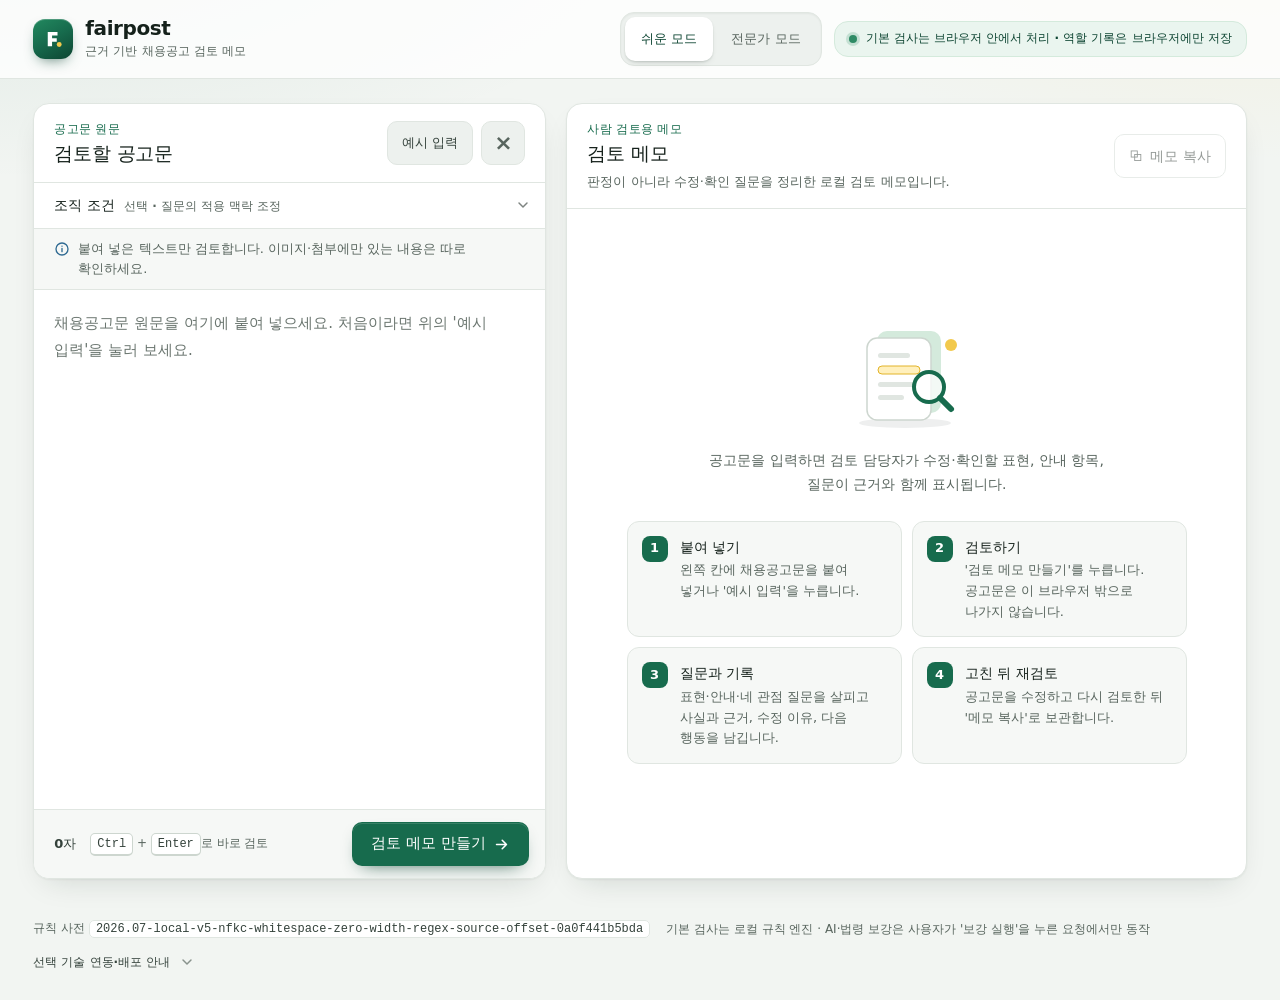
==== web/index.html @ f63ef10b "style: rebuild the reviewer interface on shared design tokens Replace the ad hoc stylesheet values w" ====
<!DOCTYPE html>
<html lang="ko">
  <head>
    <meta charset="utf-8">
    <meta name="viewport" content="width=device-width, initial-scale=1">
    <meta
      http-equiv="Content-Security-Policy"
      content="default-src 'self'; connect-src 'self'; img-src 'self' data:; style-src 'self'; script-src 'self'; object-src 'none'; base-uri 'none'; form-action 'none'"
    >
    <meta name="color-scheme" content="light">
    <meta name="theme-color" content="#f2f5f2">
    <title>fairpost | 채용공고 검토 메모</title>
    <link rel="icon" href="/favicon.svg" type="image/svg+xml">
    <link rel="stylesheet" href="styles.css">
  </head>
  <body id="app-body" data-mode="easy">
    <a class="skip-link" href="#workspace">공고 입력과 검토로 건너뛰기</a>
    <header class="app-header">
      <div class="brand">
        <span class="brand-mark" aria-hidden="true">
          <svg viewBox="0 0 64 64" focusable="false">
            <path d="M18 13h26v9.5H29.5v7.5H42v9.5H29.5V51H18V13Z" fill="currentColor"/>
            <circle cx="48.5" cy="46.5" r="6.5" fill="#f2c94c"/>
          </svg>
        </span>
        <div>
          <h1>fairpost</h1>
          <p>근거 기반 채용공고 검토 메모</p>
        </div>
      </div>
      <div class="header-actions">
        <div class="mode-switch" role="group" aria-label="화면 모드">
          <button id="mode-easy" class="mode-option" type="button" aria-pressed="true">쉬운 모드</button>
          <button id="mode-expert" class="mode-option" type="button" aria-pressed="false">전문가 모드</button>
        </div>
        <div
          id="privacy-status"
          class="privacy"
          role="status"
          title="기본 검사는 브라우저 안에서만 처리됩니다. AI·현행 법령 보강은 '보강 실행'을 누를 때만 공고문을 FairPost 서버로 보냅니다."
        >
          <span class="privacy-dot" aria-hidden="true"></span>
          <span id="privacy-message">기본 검사는 브라우저 안에서 처리 · 역할 기록은 브라우저에만 저장</span>
        </div>

      </div>
    </header>

    <main id="workspace" class="workspace">
      <section id="book-entry" class="book-entry" aria-labelledby="book-entry-title" hidden>
        <p class="book-entry-kicker">책 독자용 바로 시작</p>
        <h2 id="book-entry-title">책 부록에서 오신 분께</h2>
        <p>책 부록에서 ‘채용 공고문 공정성 검토 MCP’ 프로그램으로 소개한 도구입니다. MCP 연결이나 설치 없이 이 화면에서 바로 쓸 수 있습니다. 기본 검사는 이 브라우저 안에서만 실행되고 공고문을 서버로 보내지 않습니다. 점수나 판정 대신 다시 볼 표현, 공고에 더할 안내, 조직이 답할 질문을 보여 줍니다.</p>
        <ol class="book-entry-steps" aria-label="책 독자 사용 순서">
          <li><strong>공고 붙여 넣기</strong> 채용공고문을 붙여 넣거나 '예시 입력'을 누릅니다.</li>
          <li><strong>검토 메모 만들기</strong> 다시 볼 표현, 공고에서 찾지 못한 안내, 조직이 답할 질문을 확인합니다.</li>
          <li><strong>고쳐서 다시 검토</strong> 예시 문장과 줄 고쳐 쓰기로 공고를 직접 고친 뒤 '검토 메모 만들기'를 다시 누릅니다.</li>
        </ol>
      </section>
      <section class="editor-pane" aria-labelledby="editor-title">
        <div class="pane-header">
          <div>
            <p class="eyebrow">공고문 원문</p>
            <h2 id="editor-title">검토할 공고문</h2>
          </div>
          <div class="editor-actions">
            <button id="posting-undo" class="button button-quiet" type="button" aria-label="공고문에 넣거나 반영한 마지막 변경 되돌리기" hidden>
              되돌리기
            </button>
            <button id="sample-button" class="button button-quiet" type="button">
              예시 입력
            </button>
            <button id="clear-button" class="icon-button" type="button" title="입력 지우기" aria-label="입력 지우기">
              ×
            </button>
          </div>
        </div>
        <details class="organization-options">
          <summary>조직 조건 <small>선택 · 질문의 적용 맥락 조정</small></summary>
        <div class="organization-profile" role="group" aria-labelledby="organization-profile-title">
          <div>
            <strong id="organization-profile-title">조직 조건</strong>
            <span>문항별 적용 맥락을 조정하며 판정에는 사용하지 않습니다</span>
          </div>
          <label>
            공공·민간
            <select id="organization-sector">
              <option value="unspecified">선택 안 함</option>
              <option value="public">공공기관</option>
              <option value="private">민간기업</option>
            </select>
          </label>
          <label>
            공공기관 세부유형
            <select id="organization-public-type" disabled>
              <option value="unspecified">지정 유형 선택</option>
              <option value="public_corporation">공기업</option>
              <option value="quasi_government">준정부기관</option>
              <option value="other_public">기타공공기관</option>
              <option value="local_public">지방공기업·지방출자출연기관</option>
              <option value="government_body">국가·지방자치단체</option>
              <option value="other_public_sector">그 밖의 공공부문</option>
            </select>
          </label>
          <label>
            상시근로자 규모
            <select id="organization-size">
              <option value="unspecified">선택 안 함</option>
              <option value="under_30">1~29명</option>
              <option value="30_to_299">30~299명</option>
              <option value="300_plus">300명 이상</option>
            </select>
          </label>
        </div>
        </details>
        <p id="posting-scope-hint" class="input-scope-hint">붙여 넣은 텍스트만 검토합니다. 이미지·첨부에만 있는 내용은 따로 확인하세요.</p>
        <textarea
          id="posting-input"
          spellcheck="false"
          placeholder="채용공고문 원문을 여기에 붙여 넣으세요. 처음이라면 위의 '예시 입력'을 눌러 보세요."
          aria-label="채용공고문 원문"
          aria-describedby="posting-scope-hint posting-input-error"
        ></textarea>
        <p id="posting-input-error" class="field-error" hidden></p>
        <div class="assisted-option advanced-only">
          <div class="assisted-option-row">
            <label class="assist-switch" for="assisted-review-toggle">
              <input
                id="assisted-review-toggle"
                type="checkbox"
                role="switch"
                disabled
                aria-describedby="assisted-review-status assisted-review-disclosure"
              >
              <span>
                <strong>AI·현행 법령 보강</strong>
                <small>선택 기능 · 실행 버튼을 눌러야 전송</small>
              </span>
            </label>
            <div class="assist-option-controls">
              <label class="assist-provider" for="assisted-review-provider">
                <span>AI</span>
                <select id="assisted-review-provider" disabled>
                  <option value="">자동 선택</option>
                </select>
              </label>
              <span id="assisted-review-badge" class="assist-badge">확인 중</span>
            </div>
          </div>
          <p id="assisted-review-status">
            AI·현행 법령 보강을 사용할 수 있는지 확인하고 있습니다. 기본 검사는 브라우저에서만 실행됩니다.
          </p>
          <div id="assisted-review-consent" class="assist-consent" hidden>
            <p id="assisted-review-disclosure" class="assist-disclosure">
              <strong>보강 실행을 누를 때만 전송합니다.</strong>
              <span class="assist-disclosure-item">① 공고문 전문 → 이 FairPost 서버(FairPost는 원문을 저장하지 않음).</span>
              <span class="assist-disclosure-item">② 서버 → 선택한 AI 제공자: 탐지된 표현(이메일·전화번호·주민등록번호 형식은 마스킹, 항목당 최대 1,000자), 규칙 설명·대안 표현, 현행 조문, 관련 NCS 지침, 조직 조건(공공·민간, 세부유형, 규모). 공고문 전문은 AI 제공자에게 보내지 않습니다.</span>
              <span class="assist-disclosure-item">③ 서버 → Korean Law MCP: 법령명과 조문번호만.</span>
              <span class="assist-disclosure-item">탐지 표현이 없거나 현행 조문을 확인하지 못하면 AI를 호출하지 않습니다.</span>
            </p>
            <div class="assist-run-row">
              <button id="assisted-review-run" class="button button-secondary" type="button" disabled aria-describedby="assisted-review-run-hint assisted-review-disclosure">
                보강 실행
              </button>
              <span id="assisted-review-run-hint" class="assist-run-hint">먼저 검토 메모를 만드세요.</span>
            </div>
          </div>
          <p id="assisted-review-live" class="visually-hidden" role="status" aria-live="polite"></p>
        </div>
        <div class="editor-footer">
          <div class="editor-meta">
            <span id="char-count">0자</span>
            <span class="shortcut-hint"><kbd>Ctrl</kbd> + <kbd>Enter</kbd>로 바로 검토</span>
          </div>
          <button id="check-button" class="button button-primary" type="button">
            검토 메모 만들기
          </button>
        </div>
      </section>

      <section class="results-pane" aria-labelledby="results-title">
        <div class="results-toolbar">
          <div>
            <p class="eyebrow">사람 검토용 메모</p>
            <h2 id="results-title" tabindex="-1">검토 메모</h2>
            <p id="results-note" class="results-note">판정이 아니라 수정·확인 질문을 정리한 로컬 검토 메모입니다.</p>
          </div>
          <button id="copy-button" class="button button-secondary" type="button" disabled>
            <span aria-hidden="true">⧉</span>
            메모 복사
          </button>
        </div>

        <div id="empty-state" class="empty-state">
          <div class="empty-symbol" aria-hidden="true">
            <svg viewBox="0 0 136 108" focusable="false">
              <ellipse class="ill-shadow" cx="66" cy="100" rx="46" ry="5"/>
              <rect class="ill-back" x="38" y="8" width="64" height="82" rx="10"/>
              <rect class="ill-paper" x="28" y="15" width="64" height="82" rx="10"/>
              <rect class="ill-line" x="39" y="30" width="32" height="5" rx="2.5"/>
              <rect class="ill-mark" x="39" y="43" width="42" height="8" rx="4"/>
              <rect class="ill-line" x="39" y="59" width="38" height="5" rx="2.5"/>
              <rect class="ill-line" x="39" y="72" width="26" height="5" rx="2.5"/>
              <circle class="ill-lens" cx="90" cy="64" r="15"/>
              <path class="ill-handle" d="m101 75 11 11"/>
              <circle class="ill-dot" cx="112" cy="22" r="6"/>
            </svg>
          </div>
          <p>공고문을 입력하면 검토 담당자가 수정·확인할 표현, 안내 항목, 질문이 근거와 함께 표시됩니다.</p>
          <ol class="easy-steps easy-only" aria-label="사용 순서">
            <li><strong>붙여 넣기</strong> 왼쪽 칸에 채용공고문을 붙여 넣거나 '예시 입력'을 누릅니다.</li>
            <li><strong>검토하기</strong> '검토 메모 만들기'를 누릅니다. 공고문은 이 브라우저 밖으로 나가지 않습니다.</li>
            <li><strong>질문과 기록</strong> 표현·안내·네 관점 질문을 살피고 사실과 근거, 수정 이유, 다음 행동을 남깁니다.</li>
            <li><strong>고친 뒤 재검토</strong> 공고문을 수정하고 다시 검토한 뒤 '메모 복사'로 보관합니다.</li>
          </ol>
        </div>

        <div id="result-content" class="result-content" hidden>
          <details class="review-scope">
            <summary>검토 범위·법령 기준 보기</summary>
            <aside class="disclaimer" id="disclaimer"></aside>
          </details>

          <div class="review-boundary" role="note">
            <strong>개수는 검토할 작업량입니다.</strong>
            점수·등급·합격/불합격 또는 공정성 판정으로 해석하지 않고, 담당자가 원문과 근거를 확인해 수정 여부를 결정합니다.
          </div>
          <p id="placeholder-notice" class="placeholder-notice" role="note" hidden></p>

          <nav id="review-nav" class="review-nav easy-only" aria-label="검토 항목으로 이동"></nav>
          <section id="easy-result" class="easy-result easy-only" aria-label="쉬운 모드 검토 결과"></section>

          <div class="summary-strip" role="group" aria-label="검토 작업 개수">
            <div><strong id="finding-count">0</strong><span>표현 검토 후보</span></div>
            <div><strong id="missing-count">0</strong><span>확인되지 않은 항목</span></div>
            <div><strong id="question-count">0</strong><span>공고별 질문</span></div>
          </div>

          <div class="next-step-strip" role="group" aria-label="검토 순서">
            <span>1. 확인된 표현의 근거와 대체 문구를 검토합니다.</span>
            <span>2. 누락된 항목 카드를 펼쳐 안내 문구를 보완합니다.</span>
            <span>3. 공고별 질문과 공통 체크리스트로 최종 확인합니다.</span>
          </div>

          <div class="review-progress-strip" role="status" aria-live="polite">
            <strong id="answer-progress">담당자 답변 0/0</strong>
            <span>질문별 답변은 현재 분석 세션에만 남고, 새로고침·지우기·예시 입력으로 없어집니다. 답변 수는 절차 검증 완료를 뜻하지 않습니다.</span>
          </div>

          <section class="result-block advanced-only" aria-labelledby="findings-heading">
            <div class="block-heading">
              <span class="block-index">01</span>
              <div>
                <h3 id="findings-heading">표현 검토 후보</h3>
                <p>공고문에서 법령 조항과 함께 살펴볼 표현</p>
              </div>
            </div>
            <div id="findings-list" class="item-list"></div>
          </section>

          <section class="result-block advanced-only" aria-labelledby="slots-heading">
            <div class="block-heading">
              <span class="block-index">02</span>
              <div>
                <h3 id="slots-heading">확인되지 않은 항목</h3>
                <p>공고문에서 관련 안내 표현을 발견하지 못한 항목</p>
              </div>
            </div>
            <div id="slots-list" class="slot-grid"></div>
          </section>

          <section id="assisted-review-panel" class="assisted-review-panel advanced-only" aria-labelledby="assisted-review-heading" hidden>
            <div class="assisted-review-heading-row">
              <div>
                <p class="eyebrow">선택적 보강 검토</p>
                <h3 id="assisted-review-heading">AI·현행 법령 검토 메모</h3>
              </div>
              <span id="assisted-review-result-status" class="assist-badge">대기</span>
            </div>
            <p id="assisted-review-notice" class="assisted-review-notice"></p>
            <pre id="assisted-review-output" class="assisted-review-output" tabindex="0"></pre>
          </section>

          <section class="result-block shared-questions" aria-labelledby="questions-heading">
            <div class="block-heading">
              <span class="block-index">03</span>
              <div>
                <h3 id="questions-heading">네 관점에서 조직이 답할 질문</h3>
                <p>분배·절차·대인·정보를 함께 살핍니다. 공고문만으로 실제 운영을 알 수 없으므로 담당자가 사실과 근거를 확인합니다.</p>
              </div>
            </div>
            <div id="questions-list" class="item-list"></div>
          </section>
          <section id="human-review-panel" class="human-review-panel" aria-labelledby="human-review-heading">
            <h3 id="human-review-heading">검토 근거와 다음 행동 기록</h3>
            <p id="human-review-status" class="record-status" role="status" aria-live="polite">현재 검토에 연결된 자기 기록입니다. 입력만으로 검증 완료를 뜻하지 않습니다.</p>
            <label for="human-review-evidence">확인한 사실·근거</label>
            <textarea id="human-review-evidence" rows="2" maxlength="4000" aria-describedby="human-review-storage" placeholder="예: 직무기술서의 필수 업무와 지원 요건을 대조함 · 근거 문서나 질문 ID"></textarea>
            <label for="human-review-reason">수정 여부와 이유</label>
            <textarea id="human-review-reason" rows="2" maxlength="4000" aria-describedby="human-review-storage" placeholder="예: 연령 조건을 직무 경험 요건으로 바꾸기로 함 · 유지한다면 그 이유"></textarea>
            <label for="human-review-next">남은 확인사항·담당자·다음 행동</label>
            <textarea id="human-review-next" rows="2" maxlength="4000" aria-describedby="human-review-storage" placeholder="예: 인사 담당자가 재검토 통로의 운영 여부를 확인하고 공고에 안내 · 기한"></textarea>
            <p id="human-review-storage" class="record-storage">질문 답변과 이 기록은 이 탭의 메모리에만 보관합니다. 새로고침·지우기·예시 입력으로 없어지므로 '메모 복사'로 별도 보관하세요. 서버·AI·브라우저 저장소에는 자동 전송하거나 저장하지 않습니다. 수정 전 기록은 답변이나 기록이 있는 검토를 최근 최대 10회까지 이 탭에서 보관합니다. 더 오래된 기록은 제거되므로 미리 메모를 복사해 보관하세요. 개인정보는 적지 마세요.</p>
            <details id="previous-review-records" class="previous-review-records" hidden>
              <summary>수정 전 검토 기록 보기 <small>현재 공고에 자동 적용되지 않음</small></summary>
              <div id="previous-review-records-content"></div>
            </details>
            <p class="record-storage">공고를 고친 뒤 '검토 메모 만들기'를 다시 누르고, 현재 결과와 이전 기록을 대조해 답변을 새로 확인하세요.</p>
          </section>
          <section id="comparison-panel" class="comparison-panel" aria-labelledby="comparison-title" hidden>
            <div class="comparison-heading">
              <h3 id="comparison-title">수정 전후 비교</h3>
              <button id="comparison-reset" class="button button-quiet" type="button" disabled>현재 결과를 새 기준으로</button>
            </div>
            <p id="comparison-status" class="comparison-status" role="status" aria-live="polite" aria-atomic="true"></p>
            <div id="comparison-groups" class="comparison-groups"></div>
            <p class="comparison-help">표현·누락 안내·질문을 항목별로 비교합니다. 표시가 사라져도 검토 완료를 뜻하지 않습니다. 비교 기준은 이 탭에서만 유지되며, 지우기·예시 입력·새로고침으로 초기화됩니다.</p>
          </section>
          <section id="improvement-panel" class="improvement-panel" aria-labelledby="improvement-title" hidden>
            <div class="comparison-heading">
              <h3 id="improvement-title">공고문 고친 내용 정리</h3>
              <button id="copy-posting-button" class="button button-secondary" type="button" disabled>고친 공고문 복사</button>
            </div>
            <p id="improvement-status" class="comparison-status"></p>
            <div id="improvement-content" class="improvement-groups"></div>
            <div class="improvement-remaining">
              <h4 id="improvement-remaining-title">남은 확인</h4>
              <ul id="improvement-remaining" aria-labelledby="improvement-remaining-title"></ul>
            </div>
            <p class="comparison-help">비교 기준 공고와 현재 공고를 줄 단위로 비교합니다. 공백만 다른 줄과 빈 줄은 세지 않습니다. 표시가 사라져도 검토 완료를 뜻하지 않으며, 게시 전에 담당자가 원문과 근거를 다시 확인합니다. 이 정리는 이 탭의 메모리에만 있습니다.</p>
          </section>

          <details class="role-review-disclosure">
            <summary>선택: 역할별 검토 기록 <small>이 브라우저 저장소에 보관</small></summary>
          <section id="role-review-panel" class="role-review-panel" aria-labelledby="role-review-heading" hidden>
            <div class="role-review-heading-row">
              <div>
                <p class="eyebrow">다중 역할 검토 큐</p>
                <h3 id="role-review-heading">위원장과 함께 검토하기</h3>
              </div>
              <span id="role-review-status" class="assist-badge">준비 중</span>
            </div>
            <p id="role-review-notice" class="role-review-notice" role="status" aria-live="polite">
              공고 fingerprint와 역할 이벤트만 이 브라우저에 저장합니다. 원문·지원자 정보는 역할 기록에 저장하지 않습니다.
            </p>
            <p class="role-review-boundary">
              역할 기록은 이 브라우저에서 입력한 <strong>자기 기록</strong>입니다. 본인 확인·위원회 승인·결재를 뜻하지 않습니다.
            </p>
            <div class="role-review-controls">
              <label>
                역할
                <select id="role-review-role">
                  <option value="chair">위원장</option>
                  <option value="hr_owner" selected>인사 운영책임자</option>
                  <option value="job_sme">직무전문가</option>
                  <option value="interviewer">면접위원</option>
                  <option value="policy_reviewer">정책검토자</option>
                  <option value="auditor">감사자</option>
                  <option value="candidate_advocate">지원자 대변인</option>
                </select>
              </label>
              <label>
                단계
                <select id="role-review-stage">
                  <option value="analysis">분석</option>
                  <option value="design">설계</option>
                  <option value="development">개발</option>
                  <option value="implementation">운영</option>
                  <option value="evaluation">평가</option>
                </select>
              </label>
              <label>
                행동
                <select id="role-review-action">
                  <option value="note">메모</option>
                  <option value="confirm">확인</option>
                  <option value="edit_requested">수정 요청</option>
                  <option value="escalate">위원장에게 이관</option>
                  <option value="resolve">해결 기록</option>
                </select>
              </label>
            </div>
            <label id="role-review-resolve-label" class="role-review-note-label" for="role-review-resolve-event" hidden>
              해결할 이슈
              <select id="role-review-resolve-event" aria-describedby="role-review-resolve-error">
                <option value="">해결할 수정 요청 또는 이관을 선택하세요.</option>
              </select>
            </label>
            <p id="role-review-resolve-error" class="field-error" hidden></p>
            <label class="role-review-note-label" for="role-review-note">검토 메모</label>
            <textarea id="role-review-note" rows="3" maxlength="4000" aria-describedby="role-review-note-error role-review-help" placeholder="직무관련성, 운영상 위험, 지원자 부담 또는 추가 확인 근거를 기록하세요."></textarea>
            <p id="role-review-note-error" class="field-error" hidden></p>
            <p id="role-review-help" class="role-review-help">공고 원문·지원자 개인정보·연락처(이메일·전화번호·주민등록번호)는 메모에 붙여 넣지 말고 요약과 근거 ID만 남기세요.</p>
            <label class="role-review-note-label" for="role-review-evidence">근거 ID <small>(쉼표로 구분, 선택)</small></label>
            <input id="role-review-evidence" type="text" maxlength="1024" aria-describedby="role-review-evidence-error" placeholder="예: Q-DIST-002, ncs-process">
            <p id="role-review-evidence-error" class="field-error" hidden></p>
            <div class="role-review-actions">
              <button id="role-review-record" class="button button-secondary" type="button">이 역할의 검토 기록</button>
              <button id="role-review-clear" class="button button-quiet" type="button">이 공고의 역할 기록 삭제</button>
              <strong id="role-review-progress">자기 기록 역할 0/7 · 이벤트 0개</strong>
            </div>
            <p id="role-review-missing" class="role-review-missing" aria-live="polite"></p>
            <ol id="role-review-events" class="role-review-events"></ol>
          </section>

          </details>

        </div>
      </section>
    </main>

    <footer class="app-footer">
      <div class="footer-meta">
        <span>규칙 사전 <code id="ruleset-version">불러오는 중</code></span>
        <span>기본 검사는 로컬 규칙 엔진 · AI·법령 보강은 사용자가 '보강 실행'을 누른 요청에서만 동작</span>
      </div>
      <details class="integration-details">
        <summary>선택 기술 연동·배포 안내</summary>
        <p>기본 검토에는 MCP 클라이언트나 AI 키가 필요 없습니다. AI·법령 보강은 전문가 모드에서 전송 범위를 확인하고 실행합니다. 원격 MCP·배포는 별도 선택 기능이며 GitHub 저장소 접근 권한 필요.</p>
        <a
          id="deploy-button"
          class="button button-deploy"
          href="https://vercel.com/new/clone?repository-url=https%3A%2F%2Fgithub.com%2Fkoul777%2Ffairpost-mcp&amp;project-name=fairpost-mcp&amp;repository-name=fairpost-mcp"
          target="_blank"
          rel="noopener noreferrer"
          title="GitHub 저장소 접근 권한이 있는 Vercel 배포 화면 열기"
        >
          Vercel MCP 만들기 <span aria-hidden="true">↗</span>
        </a>
      </details>
    </footer>

    <div id="toast" class="toast" role="status" aria-live="polite"></div>
    <script src="data.js"></script>
    <script src="posting-templates.js"></script>
    <script src="engine.js"></script>
    <script src="app.js"></script>
  </body>
</html>
---- web/styles.css ----
/* fairpost web styles.
   Order: tokens → base → layout → editor → results → review panels →
   modes → responsive → posting improvement. Every information-bearing
   text size stays at 12px or larger. */

:root {
  color-scheme: light;
  color: #15211b;
  background: #f2f5f2;
  font-family:
    Pretendard, "Pretendard Variable", -apple-system, BlinkMacSystemFont,
    "Apple SD Gothic Neo", "Malgun Gothic", "Noto Sans KR", "Segoe UI",
    system-ui, sans-serif;
  font-synthesis: none;
  letter-spacing: 0;
  -webkit-font-smoothing: antialiased;
  -moz-osx-font-smoothing: grayscale;
  -webkit-text-size-adjust: 100%;
  text-size-adjust: 100%;

  --font-mono: ui-monospace, "Cascadia Mono", "D2Coding", Consolas, monospace;

  /* Neutrals: a faint green cast ties the greys to the brand. */
  --ink: #15211b;
  --ink-2: #34423b;
  --muted: #58655e;
  --line: #e0e6e1;
  --line-2: #cdd6cf;
  --line-3: #aebcb3;
  --bg: #f2f5f2;
  --panel: #ffffff;
  --soft: #f6f8f6;
  --soft-2: #edf1ee;

  /* Brand green and the highlighter yellow from the favicon. */
  --green: #176b4d;
  --green-dark: #0f5039;
  --green-ink: #0d4532;
  --green-soft: #eaf5ef;
  --green-soft-2: #d4eadc;
  --green-line: #a8cdb8;
  --yellow: #f2c94c;
  --mark: #fff0bd;
  --mark-line: #e2b42a;
  --mark-ink: #3d3214;

  /* Status hues: amber = not found yet, red = look again, blue = info. */
  --amber: #b26a00;
  --amber-ink: #6f4300;
  --amber-soft: #fff7e8;
  --amber-line: #f0d39f;
  --red: #a5443a;
  --red-ink: #8b2d24;
  --red-soft: #fcefed;
  --red-line: #eec5bf;
  --blue: #2f6a92;
  --blue-ink: #1f4f73;
  --blue-soft: #edf5fa;
  --blue-line: #c2d8e8;
  --violet: #6a4fb0;
  --violet-ink: #4c3787;
  --violet-soft: #f3f0fb;

  --radius-xs: 6px;
  --radius-sm: 8px;
  --radius: 12px;
  --radius-lg: 16px;
  --radius-pill: 999px;

  --shadow-xs: 0 1px 2px rgba(17, 38, 28, 0.05);
  --shadow-sm: 0 1px 2px rgba(17, 38, 28, 0.06), 0 3px 8px -4px rgba(17, 38, 28, 0.1);
  --shadow: 0 1px 2px rgba(17, 38, 28, 0.05), 0 12px 32px -14px rgba(17, 38, 28, 0.18);
  --shadow-lg: 0 22px 48px -18px rgba(17, 38, 28, 0.38);
  --ease: cubic-bezier(0.2, 0.7, 0.2, 1);

  --gutter: clamp(16px, 2.6vw, 40px);
  --pane-pad: 20px;

  /* Icons are masks, so they take the text colour of their element. */
  --icon-chevron: url("data:image/svg+xml,%3Csvg xmlns='http://www.w3.org/2000/svg' viewBox='0 0 24 24' fill='none' stroke='%23000' stroke-width='2.2' stroke-linecap='round' stroke-linejoin='round'%3E%3Cpath d='m6 9 6 6 6-6'/%3E%3C/svg%3E");
  --icon-arrow: url("data:image/svg+xml,%3Csvg xmlns='http://www.w3.org/2000/svg' viewBox='0 0 24 24' fill='none' stroke='%23000' stroke-width='2.2' stroke-linecap='round' stroke-linejoin='round'%3E%3Cpath d='M5 12h14M13 6l6 6-6 6'/%3E%3C/svg%3E");
  --icon-info: url("data:image/svg+xml,%3Csvg xmlns='http://www.w3.org/2000/svg' viewBox='0 0 24 24' fill='none' stroke='%23000' stroke-width='2' stroke-linecap='round' stroke-linejoin='round'%3E%3Ccircle cx='12' cy='12' r='9'/%3E%3Cpath d='M12 11v5M12 7.6v.2'/%3E%3C/svg%3E");
  --icon-alert: url("data:image/svg+xml,%3Csvg xmlns='http://www.w3.org/2000/svg' viewBox='0 0 24 24' fill='none' stroke='%23000' stroke-width='2' stroke-linecap='round' stroke-linejoin='round'%3E%3Cpath d='M10.3 4.2 2.6 17.6A2 2 0 0 0 4.3 20.6h15.4a2 2 0 0 0 1.7-3L13.7 4.2a2 2 0 0 0-3.4 0Z'/%3E%3Cpath d='M12 9.5v4M12 17v.2'/%3E%3C/svg%3E");
  --icon-bulb: url("data:image/svg+xml,%3Csvg xmlns='http://www.w3.org/2000/svg' viewBox='0 0 24 24' fill='none' stroke='%23000' stroke-width='2' stroke-linecap='round' stroke-linejoin='round'%3E%3Cpath d='M9 18h6M10 21h4M12 3a6 6 0 0 0-3.6 10.8c.7.6 1.1 1.3 1.1 2.2h5c0-.9.4-1.6 1.1-2.2A6 6 0 0 0 12 3Z'/%3E%3C/svg%3E");
  --icon-refresh: url("data:image/svg+xml,%3Csvg xmlns='http://www.w3.org/2000/svg' viewBox='0 0 24 24' fill='none' stroke='%23000' stroke-width='2' stroke-linecap='round' stroke-linejoin='round'%3E%3Cpath d='M20 12a8 8 0 1 1-2.4-5.7L20 8.6'/%3E%3Cpath d='M20 3.5v5.1h-5.1'/%3E%3C/svg%3E");
  --icon-check: url("data:image/svg+xml,%3Csvg xmlns='http://www.w3.org/2000/svg' viewBox='0 0 24 24' fill='none' stroke='%23000' stroke-width='2.4' stroke-linecap='round' stroke-linejoin='round'%3E%3Cpath d='m5 12.5 4.5 4.5L19 7.5'/%3E%3C/svg%3E");
  --icon-select: url("data:image/svg+xml,%3Csvg xmlns='http://www.w3.org/2000/svg' viewBox='0 0 24 24' fill='none' stroke='%2358655e' stroke-width='2.2' stroke-linecap='round' stroke-linejoin='round'%3E%3Cpath d='m6 9 6 6 6-6'/%3E%3C/svg%3E");
}

/* ---------- Base ---------- */

* {
  box-sizing: border-box;
}

[hidden] {
  display: none !important;
}

html,
body {
  width: 100%;
  max-width: 100%;
  overflow-x: hidden;
}

/* overflow-x: hidden makes <body> a scroll container, which silently turns
   off position: sticky for the editor and the section nav. clip keeps the
   no-horizontal-scroll guarantee without creating that container. */
body {
  overflow-x: clip;
}

body {
  margin: 0;
  min-width: 320px;
  min-height: 100vh;
  background:
    radial-gradient(1100px 420px at 0% -8%, rgba(23, 107, 77, 0.09), transparent 62%),
    radial-gradient(900px 380px at 100% -6%, rgba(242, 201, 76, 0.12), transparent 58%),
    var(--bg);
  background-repeat: no-repeat;
  color: var(--ink);
  line-height: 1.6;
  /* Korean wraps at word (eojeol) boundaries; long tokens still break. */
  word-break: keep-all;
  overflow-wrap: break-word;
}

@media (prefers-reduced-motion: no-preference) {
  html {
    scroll-behavior: smooth;
  }
}

button,
input,
select,
textarea {
  font: inherit;
  letter-spacing: 0;
}

button {
  cursor: pointer;
}

a {
  color: var(--blue-ink);
  text-underline-offset: 3px;
  text-decoration-thickness: 1px;
}

a:hover {
  color: var(--green-ink);
}

code,
kbd {
  font-family: var(--font-mono);
}

::selection {
  background: rgba(242, 201, 76, 0.5);
}

/* Solid focus ring: #1d5c80 is about 7:1 against the white and pale panels. */
button:focus-visible,
select:focus-visible,
input:focus-visible,
textarea:focus-visible,
summary:focus-visible,
pre:focus-visible,
a:focus-visible,
.question-item:focus-visible,
#results-title:focus-visible {
  outline: 3px solid #1d5c80;
  outline-offset: 2px;
}

/* The editor pane clips overflow, so draw the ring inside the textarea. */
#posting-input:focus-visible {
  outline-offset: -3px;
}

[aria-invalid="true"] {
  border-color: #b3443a !important;
  box-shadow: 0 0 0 1px #b3443a;
}

#posting-input[aria-invalid="true"] {
  box-shadow: inset 0 0 0 2px #b3443a;
}

.visually-hidden {
  position: absolute;
  width: 1px;
  height: 1px;
  margin: -1px;
  padding: 0;
  overflow: hidden;
  clip: rect(0 0 0 0);
  white-space: nowrap;
  border: 0;
}

.skip-link {
  position: absolute;
  z-index: 50;
  top: 10px;
  left: 10px;
  padding: 10px 16px;
  border-radius: var(--radius-sm);
  background: var(--ink);
  color: #ffffff;
  font-weight: 700;
  text-decoration: none;
  transform: translateY(-200%);
}

.skip-link:focus {
  transform: translateY(0);
  color: #ffffff;
}

/* Disclosure widgets share one chevron instead of the browser triangle. */
details > summary {
  position: relative;
  list-style: none;
  cursor: pointer;
}

details > summary::-webkit-details-marker {
  display: none;
}

details > summary::after {
  content: "";
  position: absolute;
  top: 50%;
  right: 14px;
  width: 16px;
  height: 16px;
  margin-top: -8px;
  background: currentColor;
  opacity: 0.55;
  -webkit-mask: var(--icon-chevron) center / 16px 16px no-repeat;
  mask: var(--icon-chevron) center / 16px 16px no-repeat;
  transition: transform 180ms var(--ease), opacity 120ms ease;
}

details > summary:hover::after {
  opacity: 0.9;
}

details[open] > summary::after {
  transform: rotate(180deg);
}

/* Leaves room for the chevron on every summary inside the app. */
.workspace details > summary {
  padding-right: 42px;
}

/* ---------- Header ---------- */

.app-header {
  min-height: 68px;
  padding: 12px var(--gutter);
  display: flex;
  align-items: center;
  justify-content: space-between;
  gap: 20px;
  border-bottom: 1px solid var(--line);
  background: rgba(255, 255, 255, 0.8);
}

.brand {
  flex: 0 0 auto;
  display: flex;
  align-items: center;
  gap: 12px;
}

.brand-mark {
  width: 40px;
  height: 40px;
  display: grid;
  place-items: center;
  border-radius: 12px;
  background: linear-gradient(150deg, #22895f 0%, #176b4d 48%, #0d4532 100%);
  color: #ffffff;
  box-shadow:
    inset 0 1px 0 rgba(255, 255, 255, 0.22),
    0 6px 14px -6px rgba(13, 69, 50, 0.7);
}

.brand-mark svg {
  display: block;
  width: 24px;
  height: 24px;
}

.brand h1,
.brand p,
.pane-header h2,
.results-toolbar h2,
.block-heading h3,
.block-heading p,
.eyebrow,
.empty-state p {
  margin: 0;
}

.brand h1 {
  font-size: 20px;
  font-weight: 800;
  line-height: 1.1;
  letter-spacing: -0.02em;
}

.brand p {
  margin-top: 3px;
  color: var(--muted);
  font-size: 12px;
  font-weight: 600;
}

.header-actions {
  min-width: 0;
  display: flex;
  align-items: center;
  justify-content: flex-end;
  gap: 12px;
}

.mode-switch {
  flex: 0 0 auto;
  display: inline-flex;
  gap: 2px;
  padding: 4px;
  border: 1px solid var(--line);
  border-radius: 14px;
  background: var(--soft-2);
  box-shadow: inset 0 1px 2px rgba(17, 38, 28, 0.05);
}

.mode-option {
  padding: 6px 16px;
  border: 0;
  border-radius: 10px;
  background: transparent;
  color: var(--muted);
  font-size: 13px;
  font-weight: 700;
  transition:
    background-color 150ms ease,
    color 150ms ease,
    box-shadow 150ms ease;
}

.mode-option:hover {
  color: var(--ink);
}

.mode-option[aria-pressed="true"] {
  background: var(--panel);
  color: var(--green-ink);
  box-shadow:
    0 1px 2px rgba(17, 38, 28, 0.12),
    0 4px 10px -6px rgba(17, 38, 28, 0.3);
}

.privacy {
  min-width: 0;
  display: flex;
  align-items: center;
  gap: 9px;
  padding: 8px 14px;
  border: 1px solid var(--green-soft-2);
  border-radius: 14px;
  background: var(--green-soft);
  color: var(--green-ink);
  font-size: 12px;
  font-weight: 700;
  line-height: 1.45;
  overflow-wrap: anywhere;
}

.privacy-dot {
  flex: 0 0 auto;
  width: 8px;
  height: 8px;
  border-radius: 50%;
  background: #2e8b65;
  box-shadow: 0 0 0 3px rgba(46, 139, 101, 0.2);
}

/* ---------- Layout ---------- */

.workspace {
  width: min(1560px, 100%);
  max-width: 100%;
  margin: 0 auto;
  padding: 24px var(--gutter) 32px;
  display: grid;
  grid-template-columns: minmax(340px, 0.86fr) minmax(520px, 1.14fr);
  /* Keep the editor at its own height so the check and "보강 실행" buttons
     stay near the top instead of moving below a long result pane. */
  align-items: start;
  gap: 20px;
}

.editor-pane,
.results-pane {
  width: 100%;
  max-width: 100%;
  min-width: 0;
  background: var(--panel);
  border: 1px solid var(--line);
  border-radius: var(--radius-lg);
  box-shadow: var(--shadow);
}

.editor-pane {
  display: flex;
  flex-direction: column;
  overflow: hidden;
}

.editor-pane > * {
  min-width: 0;
}

.results-pane {
  min-height: 620px;
  display: flex;
  flex-direction: column;
  /* clip (not hidden) keeps the rounded corners without breaking the
     sticky section nav inside the results. */
  overflow: hidden;
  overflow: clip;
}

.pane-header,
.results-toolbar {
  min-height: 74px;
  padding: 16px var(--pane-pad);
  display: flex;
  align-items: center;
  justify-content: space-between;
  gap: 16px;
  border-bottom: 1px solid var(--line);
}

.eyebrow {
  margin-bottom: 3px;
  color: var(--green);
  font-size: 12px;
  font-weight: 800;
  letter-spacing: 0.02em;
}

.pane-header h2,
.results-toolbar h2 {
  font-size: 19px;
  font-weight: 800;
  line-height: 1.25;
  letter-spacing: -0.015em;
}

.results-note {
  margin: 6px 0 0;
  max-width: 460px;
  color: var(--muted);
  font-size: 13px;
  line-height: 1.55;
}

#results-title {
  scroll-margin-top: 16px;
  border-radius: 4px;
}

/* ---------- Buttons ---------- */

.button,
.icon-button {
  min-height: 40px;
  border: 1px solid transparent;
  border-radius: 10px;
  font-weight: 700;
  transition:
    background-color 150ms ease,
    border-color 150ms ease,
    color 150ms ease,
    box-shadow 150ms ease,
    transform 150ms var(--ease);
}

.button {
  padding: 8px 14px;
  display: inline-flex;
  align-items: center;
  justify-content: center;
  gap: 7px;
  font-size: 14px;
  line-height: 1.3;
  white-space: nowrap;
}

.button:active:not(:disabled):not([aria-disabled="true"]),
.icon-button:active {
  transform: translateY(1px);
}

.icon-button {
  width: 40px;
  padding: 0;
  background: var(--soft-2);
  border-color: var(--line);
  color: var(--muted);
  font-size: 22px;
  line-height: 1;
}

.icon-button:hover {
  border-color: var(--red-line);
  background: var(--red-soft);
  color: var(--red-ink);
}

.button-primary {
  min-width: 140px;
  padding: 10px 18px;
  background: var(--green);
  color: #ffffff;
  font-size: 15px;
  box-shadow:
    inset 0 1px 0 rgba(255, 255, 255, 0.14),
    0 8px 18px -10px rgba(13, 69, 50, 0.85);
}

.button-primary:hover {
  background: var(--green-dark);
}

#check-button::after {
  content: "";
  flex: 0 0 auto;
  width: 17px;
  height: 17px;
  background: currentColor;
  -webkit-mask: var(--icon-arrow) center / contain no-repeat;
  mask: var(--icon-arrow) center / contain no-repeat;
  transition: transform 150ms var(--ease);
}

#check-button:hover::after {
  transform: translateX(2px);
}

.button-secondary {
  background: var(--panel);
  border-color: var(--line-2);
  color: var(--ink);
  box-shadow: var(--shadow-xs);
}

.button-secondary:hover:not(:disabled) {
  border-color: var(--green-line);
  background: var(--green-soft);
  color: var(--green-ink);
}

.button-secondary:disabled {
  cursor: default;
  opacity: 0.45;
  box-shadow: none;
}

.button-quiet {
  background: var(--soft-2);
  border-color: var(--line);
  color: var(--ink-2);
  font-size: 13px;
}

.button-quiet:hover:not(:disabled):not([aria-disabled="true"]) {
  border-color: var(--line-2);
  background: #e4eae6;
  color: var(--ink);
}

.button-quiet:disabled {
  opacity: 0.5;
}

.button-deploy {
  display: inline-flex;
  align-items: center;
  justify-content: center;
  gap: 7px;
  border-color: var(--ink);
  background: var(--ink);
  color: #ffffff;
  font-size: 13px;
  text-decoration: none;
}

.button-deploy:hover {
  background: #2d3a33;
  color: #ffffff;
}

.button:disabled {
  cursor: not-allowed;
}

/* ---------- Editor ---------- */

.editor-actions {
  display: flex;
  align-items: center;
  gap: 8px;
}

.organization-options {
  border-bottom: 1px solid var(--line);
}

.organization-options > summary,
.review-scope > summary,
.role-review-disclosure > summary,
.integration-details > summary,
.easy-source-detail > summary,
.easy-guidance-detail > summary,
.question-context-detail > summary {
  min-height: 44px;
  padding: 12px 16px;
  color: var(--ink);
  font-size: 14px;
  font-weight: 700;
  line-height: 1.5;
}

.organization-options > summary {
  padding-left: var(--pane-pad);
}

.organization-options > summary small,
.role-review-disclosure > summary small {
  margin-left: 4px;
  color: var(--muted);
  font-size: 12px;
  font-weight: 600;
}

.organization-options > summary:hover,
.role-review-disclosure > summary:hover {
  background: var(--soft);
}

.organization-profile {
  display: grid;
  grid-template-columns: repeat(3, minmax(0, 1fr));
  align-items: end;
  gap: 10px 12px;
  padding: 4px 16px 16px var(--pane-pad);
  background: var(--panel);
}

.organization-profile > div {
  min-width: 0;
  grid-column: 1 / -1;
  display: flex;
  align-items: baseline;
  flex-wrap: wrap;
  gap: 3px 8px;
}

.organization-profile > div strong,
.organization-profile > div span,
.organization-profile label {
  display: block;
}

.organization-profile > div strong {
  color: var(--ink);
  font-size: 12px;
}

.organization-profile > div span {
  margin-top: 0;
  color: var(--muted);
  font-size: 12px;
  line-height: 1.4;
}

.organization-profile label {
  min-width: 0;
  color: var(--ink-2);
  font-size: 12px;
  font-weight: 700;
}

/* Shared select look: flat field with the chevron drawn in. */
.organization-profile select,
.assist-provider select,
.role-review-panel select {
  -webkit-appearance: none;
  appearance: none;
  background: var(--panel) var(--icon-select) no-repeat right 10px center / 14px 14px;
}

.organization-profile select {
  width: 100%;
  min-width: 0;
  max-width: 100%;
  margin-top: 5px;
  padding: 0 30px 0 11px;
  border: 1px solid var(--line-2);
  border-radius: 10px;
  color: var(--ink);
  font-size: 13px;
  transition: border-color 150ms ease;
}

.organization-profile select:hover:not(:disabled),
.assist-provider select:hover:not(:disabled),
.role-review-panel select:hover {
  border-color: var(--line-3);
}

.organization-profile select:disabled {
  background-color: var(--soft-2);
  color: #7f8a84;
  cursor: not-allowed;
}

.input-scope-hint {
  position: relative;
  margin: 0;
  padding: 10px var(--pane-pad) 10px 44px;
  border-bottom: 1px solid var(--line);
  background: var(--soft);
  color: var(--muted);
  font-size: 13px;
  line-height: 1.55;
}

.input-scope-hint::before {
  content: "";
  position: absolute;
  top: 12px;
  left: var(--pane-pad);
  width: 16px;
  height: 16px;
  background: var(--blue);
  -webkit-mask: var(--icon-info) center / contain no-repeat;
  mask: var(--icon-info) center / contain no-repeat;
}

#posting-input {
  flex: 1 1 auto;
  width: 100%;
  min-height: 440px;
  resize: none;
  padding: 20px var(--pane-pad);
  border: 0;
  background: var(--panel);
  color: var(--ink);
  font-family: inherit;
  font-size: 15px;
  line-height: 1.8;
}

#posting-input::placeholder {
  color: #6b7670;
}

.field-error {
  margin: 6px 0 0;
  color: var(--red-ink);
  font-size: 12px;
  font-weight: 700;
  line-height: 1.5;
}

#posting-input-error {
  position: relative;
  margin: 0;
  padding: 10px var(--pane-pad) 10px 44px;
  border-top: 1px solid var(--red-line);
  background: var(--red-soft);
  font-size: 13px;
}

#posting-input-error::before {
  content: "";
  position: absolute;
  top: 12px;
  left: var(--pane-pad);
  width: 16px;
  height: 16px;
  background: currentColor;
  -webkit-mask: var(--icon-alert) center / contain no-repeat;
  mask: var(--icon-alert) center / contain no-repeat;
}

.editor-footer {
  min-height: 68px;
  padding: 12px 16px 12px var(--pane-pad);
  display: flex;
  align-items: center;
  justify-content: space-between;
  gap: 12px;
  border-top: 1px solid var(--line);
  background: var(--soft);
  color: var(--muted);
  font-size: 13px;
}

.editor-meta {
  min-width: 0;
  display: flex;
  align-items: center;
  flex-wrap: wrap;
  gap: 4px 14px;
}

#char-count {
  font-variant-numeric: tabular-nums;
  font-weight: 700;
  color: var(--ink-2);
}

.shortcut-hint {
  color: var(--muted);
  font-size: 12px;
}

.shortcut-hint kbd {
  display: inline-block;
  min-width: 22px;
  padding: 1px 6px;
  border: 1px solid var(--line-2);
  border-bottom-width: 2px;
  border-radius: 5px;
  background: var(--panel);
  color: var(--ink-2);
  font-size: 12px;
  line-height: 1.5;
  text-align: center;
}

/* AI·현행 법령 보강 (expert mode only). */
.assisted-option {
  padding: 14px 16px 14px var(--pane-pad);
  border-top: 1px solid var(--line);
  background: linear-gradient(180deg, #f5faf7, var(--soft));
}

.assisted-option-row,
.assist-switch,
.assist-option-controls,
.assist-provider,
.assisted-review-heading-row {
  display: flex;
  align-items: center;
}

.assisted-option-row,
.assisted-review-heading-row {
  justify-content: space-between;
  gap: 14px;
}

.assist-switch {
  gap: 10px;
  cursor: pointer;
}

.assist-option-controls,
.assist-provider {
  gap: 8px;
}

.assist-provider span {
  color: var(--muted);
  font-size: 12px;
  font-weight: 800;
}

.assist-provider select {
  max-width: 160px;
  min-height: 36px;
  padding: 4px 30px 4px 10px;
  border: 1px solid var(--line-2);
  border-radius: 10px;
  color: var(--ink);
  font-size: 13px;
}

.assist-provider select:disabled {
  color: var(--muted);
  background-color: var(--soft-2);
}

/* A real switch track for the role="switch" checkbox. */
.assist-switch input {
  -webkit-appearance: none;
  appearance: none;
  position: relative;
  flex: 0 0 auto;
  width: 40px;
  height: 24px;
  margin: 0;
  border-radius: var(--radius-pill);
  background: var(--line-3);
  cursor: pointer;
  transition: background-color 180ms ease;
}

.assist-switch input::before {
  content: "";
  position: absolute;
  top: 3px;
  left: 3px;
  width: 18px;
  height: 18px;
  border-radius: 50%;
  background: #ffffff;
  box-shadow: 0 1px 3px rgba(17, 38, 28, 0.3);
  transition: transform 180ms var(--ease);
}

.assist-switch input:checked {
  background: var(--green);
}

.assist-switch input:checked::before {
  transform: translateX(16px);
}

.assist-switch input:disabled {
  cursor: not-allowed;
  opacity: 0.5;
}

.assist-switch span,
.assist-switch strong,
.assist-switch small {
  display: block;
}

.assist-switch strong {
  color: var(--ink);
  font-size: 13px;
}

.assist-switch small {
  margin-top: 1px;
  color: var(--muted);
  font-size: 12px;
}

.assist-badge {
  flex: 0 0 auto;
  display: inline-flex;
  align-items: center;
  gap: 6px;
  padding: 3px 10px;
  border: 1px solid var(--line-2);
  border-radius: var(--radius-pill);
  background: var(--panel);
  color: var(--muted);
  font-size: 12px;
  font-weight: 800;
  white-space: nowrap;
}

.assist-badge::before {
  content: "";
  width: 6px;
  height: 6px;
  border-radius: 50%;
  background: currentColor;
  opacity: 0.6;
}

.assist-badge.active {
  border-color: var(--green-line);
  background: var(--green-soft);
  color: #20553a;
}

.assist-badge.error {
  border-color: var(--red-line);
  background: var(--red-soft);
  color: var(--red-ink);
}

#assisted-review-status {
  margin: 8px 0 0 50px;
  color: var(--muted);
  font-size: 12px;
  line-height: 1.55;
}

.assist-consent {
  margin: 10px 0 0 50px;
  padding: 12px 14px;
  border: 1px solid var(--line-2);
  border-radius: var(--radius);
  background: var(--panel);
  box-shadow: var(--shadow-xs);
}

.assist-disclosure {
  margin: 0;
  color: var(--ink-2);
  font-size: 12px;
  line-height: 1.65;
}

.assist-disclosure strong {
  display: block;
  margin-bottom: 2px;
  color: var(--ink);
  font-size: 13px;
}

.assist-disclosure-item {
  display: block;
  margin-top: 4px;
}

.assist-run-row {
  margin-top: 10px;
  display: flex;
  flex-wrap: wrap;
  align-items: center;
  gap: 8px 12px;
}

.assist-run-hint {
  color: var(--muted);
  font-size: 12px;
  line-height: 1.5;
}

/* ---------- Results: empty state ---------- */

.empty-state {
  flex: 1 1 auto;
  min-height: 540px;
  display: grid;
  place-content: center;
  justify-items: center;
  gap: 18px;
  padding: 40px 28px;
  color: var(--muted);
  text-align: center;
}

.empty-symbol {
  width: 136px;
  height: 108px;
}

.empty-symbol svg {
  display: block;
  width: 100%;
  height: 100%;
}

.ill-shadow { fill: rgba(17, 38, 28, 0.07); }
.ill-back { fill: var(--green-soft-2); }
.ill-paper { fill: #ffffff; stroke: var(--line-2); stroke-width: 1.5; }
.ill-line { fill: var(--line); }
.ill-mark { fill: var(--mark); stroke: var(--mark-line); stroke-width: 1; }
.ill-lens { fill: rgba(255, 255, 255, 0.72); stroke: var(--green); stroke-width: 4; }
.ill-handle { fill: none; stroke: var(--green); stroke-width: 6; stroke-linecap: round; }
.ill-dot { fill: var(--yellow); }

.empty-state p {
  max-width: 400px;
  font-size: 14px;
  line-height: 1.7;
}

.easy-steps {
  width: min(560px, 100%);
  margin: 6px 0 0;
  padding: 0;
  display: grid;
  grid-template-columns: repeat(2, minmax(0, 1fr));
  gap: 10px;
  list-style: none;
  counter-reset: easy-step;
  text-align: left;
}

.easy-steps li {
  position: relative;
  padding: 14px 14px 14px 52px;
  border: 1px solid var(--line);
  border-radius: var(--radius);
  background: var(--soft);
  color: var(--muted);
  font-size: 13px;
  line-height: 1.6;
  counter-increment: easy-step;
}

.easy-steps li::before {
  content: counter(easy-step);
  position: absolute;
  top: 14px;
  left: 14px;
  width: 26px;
  height: 26px;
  display: grid;
  place-items: center;
  border-radius: 8px;
  background: var(--green);
  color: #ffffff;
  font-size: 13px;
  font-weight: 800;
}

.easy-steps strong {
  display: block;
  margin-bottom: 2px;
  color: var(--ink);
  font-size: 14px;
}

/* ---------- Results: framing notes ---------- */

.result-content {
  padding-bottom: 24px;
}

.review-scope {
  border-bottom: 1px solid var(--line);
  background: var(--soft);
}

.review-scope > summary {
  padding-left: var(--pane-pad);
  color: var(--muted);
  font-size: 13px;
  font-weight: 600;
}

.review-scope > summary:hover {
  color: var(--ink);
}

.disclaimer {
  margin: 0;
  padding: 14px var(--pane-pad) 16px;
  border-top: 1px solid var(--blue-line);
  background: var(--blue-soft);
  color: #3a5564;
  font-size: 13px;
  line-height: 1.7;
}

.review-boundary {
  position: relative;
  margin: 16px var(--pane-pad) 0;
  padding: 12px 16px 12px 44px;
  border: 1px solid var(--green-soft-2);
  border-radius: var(--radius);
  background: var(--green-soft);
  color: #36493f;
  font-size: 13px;
  line-height: 1.65;
}

.review-boundary::before {
  content: "";
  position: absolute;
  top: 15px;
  left: 16px;
  width: 17px;
  height: 17px;
  background: var(--green);
  -webkit-mask: var(--icon-info) center / contain no-repeat;
  mask: var(--icon-info) center / contain no-repeat;
}

.review-boundary strong {
  display: block;
  color: var(--green-ink);
  font-size: 14px;
}

.placeholder-notice {
  position: relative;
  margin: 12px var(--pane-pad) 0;
  padding: 12px 16px 12px 44px;
  border: 1px solid var(--amber-line);
  border-radius: var(--radius);
  background: var(--amber-soft);
  color: var(--amber-ink);
  font-size: 13px;
  line-height: 1.6;
  overflow-wrap: anywhere;
}

.placeholder-notice::before {
  content: "";
  position: absolute;
  top: 14px;
  left: 16px;
  width: 17px;
  height: 17px;
  background: var(--amber);
  -webkit-mask: var(--icon-alert) center / contain no-repeat;
  mask: var(--icon-alert) center / contain no-repeat;
}

/* Section nav for the easy result; pinned while the reader scrolls. */
.review-nav {
  position: sticky;
  top: 0;
  z-index: 5;
  margin-top: 16px;
  padding: 10px var(--pane-pad);
  display: flex;
  flex-wrap: wrap;
  gap: 8px;
  border-top: 1px solid var(--line);
  border-bottom: 1px solid var(--line);
  background: rgba(255, 255, 255, 0.94);
}

@supports ((-webkit-backdrop-filter: blur(8px)) or (backdrop-filter: blur(8px))) {
  .review-nav {
    background: rgba(255, 255, 255, 0.82);
    -webkit-backdrop-filter: saturate(1.6) blur(10px);
    backdrop-filter: saturate(1.6) blur(10px);
  }
}

.review-nav a {
  flex: 0 0 auto;
  display: inline-flex;
  align-items: center;
  min-height: 40px;
  padding: 6px 15px;
  border: 1px solid var(--line-2);
  border-radius: var(--radius-pill);
  background: var(--panel);
  color: var(--ink-2);
  font-size: 13px;
  font-weight: 700;
  text-decoration: none;
  transition:
    background-color 150ms ease,
    border-color 150ms ease,
    color 150ms ease;
}

.review-nav a:hover {
  border-color: var(--green-line);
  background: var(--green-soft);
  color: var(--green-ink);
}

.review-nav a:focus-visible {
  border-color: var(--green);
}

#easy-findings-heading,
#easy-missing-heading,
#easy-found-heading,
#questions-heading,
#human-review-heading {
  scroll-margin-top: 80px;
}

/* ---------- Results: expert counts and order ---------- */

.summary-strip {
  margin: 16px var(--pane-pad) 0;
  display: grid;
  grid-template-columns: repeat(3, minmax(0, 1fr));
  gap: 10px;
}

.summary-strip div {
  position: relative;
  min-width: 0;
  padding: 14px 16px 14px 20px;
  display: flex;
  flex-direction: column;
  gap: 2px;
  border: 1px solid var(--line);
  border-radius: var(--radius);
  background: var(--panel);
  box-shadow: var(--shadow-xs);
  overflow: hidden;
}

.summary-strip div::before {
  content: "";
  position: absolute;
  top: 0;
  bottom: 0;
  left: 0;
  width: 4px;
  background: var(--tile-accent, var(--line-3));
}

.summary-strip div:nth-child(1) { --tile-accent: var(--mark-line); }
.summary-strip div:nth-child(2) { --tile-accent: var(--amber); }
.summary-strip div:nth-child(3) { --tile-accent: var(--blue); }

.summary-strip strong {
  color: var(--ink);
  font-size: 28px;
  font-weight: 800;
  line-height: 1.15;
  font-variant-numeric: tabular-nums;
  letter-spacing: -0.02em;
}

.summary-strip span {
  color: var(--muted);
  font-size: 12px;
  font-weight: 700;
}

.next-step-strip {
  margin: 12px var(--pane-pad) 0;
  padding: 12px 16px;
  display: grid;
  gap: 6px;
  border: 1px dashed var(--line-2);
  border-radius: var(--radius);
  background: var(--soft);
}

.next-step-strip span {
  display: block;
  color: var(--ink-2);
  font-size: 13px;
  line-height: 1.55;
}

.review-progress-strip {
  display: flex;
  align-items: center;
  justify-content: space-between;
  gap: 16px;
  margin: 12px var(--pane-pad) 0;
  padding: 10px 14px;
  border: 1px solid var(--line);
  border-radius: var(--radius);
  background: var(--soft);
}

.review-progress-strip strong {
  flex: 0 0 auto;
  display: inline-flex;
  align-items: center;
  gap: 8px;
  padding: 3px 11px;
  border-radius: var(--radius-pill);
  background: var(--panel);
  border: 1px solid var(--line-2);
  color: var(--ink);
  font-size: 13px;
  font-variant-numeric: tabular-nums;
}

.review-progress-strip span {
  color: var(--muted);
  font-size: 12px;
  line-height: 1.55;
  text-align: right;
}

/* ---------- Results: blocks and cards ---------- */

.result-block {
  margin-top: 20px;
  padding: 24px var(--pane-pad) 4px;
  border-top: 1px solid var(--line);
}

.block-heading {
  display: flex;
  align-items: flex-start;
  gap: 12px;
  margin-bottom: 16px;
}

.block-index {
  flex: 0 0 auto;
  min-width: 36px;
  height: 26px;
  margin-top: 1px;
  padding: 0 8px;
  display: inline-grid;
  place-items: center;
  border-radius: var(--radius-sm);
  background: var(--green-soft);
  color: var(--green-ink);
  font-family: var(--font-mono);
  font-size: 12px;
  font-weight: 800;
}

.block-heading h3 {
  font-size: 17px;
  font-weight: 800;
  line-height: 1.35;
  letter-spacing: -0.01em;
}

.block-heading p {
  margin-top: 4px;
  color: var(--muted);
  font-size: 13px;
  line-height: 1.6;
}

.item-list {
  display: grid;
  gap: 12px;
  margin-bottom: 20px;
}

.finding-item,
.question-item {
  border: 1px solid var(--line);
  border-radius: var(--radius);
  background: var(--panel);
  box-shadow: var(--shadow-xs);
  overflow: hidden;
  transition:
    border-color 150ms ease,
    box-shadow 150ms ease;
}

.finding-item:hover,
.question-item:hover {
  border-color: var(--line-2);
  box-shadow: var(--shadow-sm);
}

/* Priority shows as an edge colour where :has() is supported. */
.finding-item:has(.severity-high) { box-shadow: inset 4px 0 0 var(--red), var(--shadow-xs); }
.finding-item:has(.severity-medium) { box-shadow: inset 4px 0 0 var(--mark-line), var(--shadow-xs); }
.finding-item:has(.severity-low) { box-shadow: inset 4px 0 0 var(--blue), var(--shadow-xs); }

.item-main {
  padding: 16px 18px;
}

.item-meta {
  display: flex;
  align-items: center;
  flex-wrap: wrap;
  gap: 6px;
  margin-bottom: 10px;
  color: var(--muted);
  font-size: 12px;
  font-weight: 700;
}

.id-tag,
.dimension-tag,
.scope-tag,
.link-tag,
.severity-tag {
  display: inline-flex;
  align-items: center;
  min-height: 24px;
  padding: 2px 9px;
  border-radius: var(--radius-pill);
  background: var(--soft-2);
  color: #4a5751;
  font-size: 12px;
  font-weight: 700;
  line-height: 1.4;
}

.id-tag {
  font-family: var(--font-mono);
  letter-spacing: 0.01em;
}

.scope-tag {
  background: var(--blue-soft);
  color: var(--blue-ink);
}

.link-tag {
  background: var(--amber-soft);
  color: var(--amber-ink);
}

.severity-tag::before {
  content: "";
  width: 6px;
  height: 6px;
  margin-right: 6px;
  border-radius: 50%;
  background: currentColor;
}

.severity-high {
  background: var(--red-soft);
  color: var(--red-ink);
}

.severity-medium {
  background: #fff3cf;
  color: #6e5200;
}

.severity-low {
  background: var(--blue-soft);
  color: var(--blue-ink);
}

.organization-context {
  margin: 10px 12px 12px;
  padding: 10px 12px;
  border-left: 3px solid var(--green-line);
  border-radius: 0 var(--radius-sm) var(--radius-sm) 0;
  background: var(--panel);
  color: #44584d;
  font-size: 13px;
  line-height: 1.65;
}

.organization-context strong {
  color: #2d4e3b;
}

.applicability-tag {
  display: inline-block;
  margin-bottom: 4px;
  padding: 2px 9px;
  border: 1px solid var(--green-line);
  border-radius: var(--radius-pill);
  background: var(--green-soft);
  color: #24533b;
  font-size: 12px;
  font-weight: 800;
}

.organization-reference {
  display: inline-block;
  margin-top: 4px;
  color: var(--muted);
  font-size: 12px;
}

.item-title {
  margin: 0;
  color: var(--ink);
  font-size: 15px;
  font-weight: 700;
  line-height: 1.6;
}

.match-row,
.alternative,
.follow-up,
.reference-row {
  margin: 10px 0 0;
  color: var(--ink-2);
  font-size: 13px;
  line-height: 1.65;
}

.alternative strong {
  color: var(--green-ink);
}

.matched-text {
  padding: 1px 6px;
  border-radius: 4px;
  background: var(--mark);
  box-shadow: inset 0 -2px 0 var(--mark-line);
  color: var(--mark-ink);
  font-family: inherit;
}

/* Folded strips at the foot of a card. */
.basis-detail,
.question-detail,
.review-answer-detail {
  border-top: 1px solid var(--line);
  background: var(--soft);
}

.basis-detail summary,
.question-detail summary,
.review-answer-detail summary {
  min-height: 44px;
  padding: 12px 18px;
  color: var(--ink-2);
  font-size: 13px;
  font-weight: 700;
  line-height: 1.5;
}

.review-answer-detail summary {
  color: var(--green-ink);
}

.basis-detail summary:hover,
.question-detail summary:hover,
.review-answer-detail summary:hover {
  background: var(--soft-2);
}

.question-detail-content,
.basis-content {
  padding: 0 18px 16px;
}

.question-detail-content .follow-up {
  margin-top: 0;
}

.basis-content strong,
.basis-content span {
  display: block;
  font-size: 13px;
  line-height: 1.55;
}

.basis-content span {
  margin-top: 2px;
  color: var(--muted);
  font-size: 12px;
}

.basis-content pre {
  max-height: 200px;
  margin: 10px 0 0;
  padding: 12px 14px;
  overflow: auto;
  white-space: pre-wrap;
  border: 1px solid var(--line);
  border-radius: var(--radius-sm);
  background: var(--panel);
  color: var(--ink-2);
  font-family: inherit;
  font-size: 13px;
  line-height: 1.7;
}

.review-answer-content {
  display: grid;
  gap: 8px;
  padding: 0 18px 16px;
}

.review-answer-content label {
  color: var(--ink);
  font-size: 13px;
  font-weight: 800;
}

.review-answer-content textarea {
  width: 100%;
  min-height: 84px;
  padding: 10px 12px;
  resize: vertical;
  border: 1px solid var(--line-2);
  border-radius: 10px;
  background: var(--panel);
  color: var(--ink);
  font: inherit;
  font-size: 16px;
  line-height: 1.6;
}

.review-answer-content small {
  color: var(--muted);
  font-size: 12px;
  line-height: 1.55;
}

.question-context-detail {
  margin-top: 12px;
  border: 1px solid var(--line);
  border-radius: 10px;
  background: var(--soft);
}

.question-context-detail > summary {
  padding: 9px 12px;
  color: var(--ink-2);
  font-size: 13px;
}

.question-context-detail > p {
  margin-right: 12px;
  margin-left: 12px;
  padding-bottom: 4px;
}

/* Expert: missing guidance cards. */
.slot-grid {
  display: grid;
  grid-template-columns: repeat(2, minmax(0, 1fr));
  gap: 10px;
  margin-bottom: 20px;
}

.slot-item {
  min-width: 0;
  padding: 14px 16px;
  border: 1px solid var(--amber-line);
  border-left: 4px solid var(--amber);
  border-radius: var(--radius);
  background: var(--amber-soft);
}

.slot-item > strong {
  display: block;
  color: var(--ink);
  font-size: 14px;
  line-height: 1.45;
}

.slot-item > span {
  display: block;
  margin-top: 3px;
  color: var(--amber-ink);
  font-size: 12px;
  font-weight: 600;
  line-height: 1.5;
}

.slot-ai-note {
  margin: 8px 0 0;
  color: var(--muted);
  font-size: 12px;
  line-height: 1.6;
}

.slot-question-detail {
  margin-top: 10px;
  border-top: 1px solid var(--amber-line);
}

.slot-question-detail > summary {
  padding: 10px 0;
  color: #675728;
  font-size: 13px;
  font-weight: 800;
}

.slot-question-content {
  padding-top: 4px;
}

.none-item {
  padding: 18px;
  border: 1px dashed var(--line-3);
  border-radius: var(--radius);
  background: var(--soft);
  color: var(--muted);
  font-size: 13px;
  line-height: 1.6;
  text-align: center;
}

/* Expert: question list heading and folded common checklist. */
.question-group-heading {
  display: flex;
  align-items: baseline;
  justify-content: space-between;
  gap: 12px;
  padding: 2px 2px 4px;
}

.question-group-heading strong {
  font-size: 14px;
}

.question-group-heading span {
  color: var(--muted);
  font-size: 12px;
  line-height: 1.45;
  text-align: right;
}

.common-checklist {
  margin-top: 4px;
  border: 1px solid var(--blue-line);
  border-radius: var(--radius);
  background: var(--blue-soft);
}

.common-checklist > summary {
  padding: 13px 16px;
  color: #2c4a5b;
}

.common-checklist > summary span,
.common-checklist > summary small {
  display: block;
}

.common-checklist > summary span {
  font-size: 14px;
  font-weight: 800;
}

.common-checklist > summary small {
  margin-top: 3px;
  color: #56707e;
  font-size: 12px;
  line-height: 1.5;
}

.common-question-list {
  display: grid;
  gap: 10px;
  padding: 0 10px 10px;
}

/* Easy: four fairness perspectives as colour-keyed accordions. */
.shared-questions {
  padding-bottom: 12px;
}

.fairness-group {
  --perspective: var(--green);
  position: relative;
  margin-bottom: 10px;
  border: 1px solid var(--line);
  border-radius: var(--radius);
  background: var(--panel);
  box-shadow: var(--shadow-xs);
  overflow: hidden;
}

.fairness-group[data-perspective="procedure"] { --perspective: var(--blue); }
.fairness-group[data-perspective="interpersonal"] { --perspective: var(--violet); }
.fairness-group[data-perspective="information"] { --perspective: var(--amber); }

.fairness-group::before {
  content: "";
  position: absolute;
  top: 0;
  bottom: 0;
  left: 0;
  width: 4px;
  background: var(--perspective);
}

.fairness-group > summary {
  min-height: 44px;
  padding: 14px 16px 14px 20px;
  line-height: 1.5;
}

.fairness-group > summary:hover {
  background: var(--soft);
}

.fairness-group > summary strong {
  font-size: 15px;
}

.fairness-group > summary span {
  display: inline-block;
  margin-left: 8px;
  padding: 1px 9px;
  border-radius: var(--radius-pill);
  background: var(--soft-2);
  color: var(--ink-2);
  font-size: 12px;
  font-weight: 700;
  vertical-align: 1px;
}

.fairness-group > summary small {
  display: block;
  margin-top: 4px;
  color: var(--muted);
  font-size: 13px;
}

.fairness-question-list {
  display: grid;
  gap: 10px;
  padding: 2px 12px 14px 20px;
}

.question-item {
  scroll-margin-top: 80px;
}

/* ---------- Easy result ---------- */

.easy-result {
  padding: 20px var(--pane-pad) 4px;
}

.easy-headline {
  margin: 0 0 22px;
  padding: 16px 18px;
  border: 1px solid var(--green-soft-2);
  border-radius: var(--radius);
  background: linear-gradient(135deg, var(--green-soft) 0%, #f7fbf8 70%, #fffaf0 100%);
  color: var(--ink);
  font-size: 16px;
  font-weight: 600;
  line-height: 1.65;
}

.easy-headline strong {
  color: var(--green-ink);
  font-weight: 800;
}

.easy-section {
  margin-bottom: 28px;
}

.easy-section h3 {
  margin: 0 0 6px;
  font-size: 17px;
  font-weight: 800;
  letter-spacing: -0.01em;
}

.easy-hint {
  margin: 0 0 12px;
  color: var(--muted);
  font-size: 13px;
  line-height: 1.65;
}

.easy-posting {
  max-height: 340px;
  margin: 0 0 14px;
  padding: 16px 18px;
  overflow: auto;
  border: 1px solid var(--line);
  border-radius: var(--radius);
  background: var(--soft);
  color: var(--ink);
  font-family: inherit;
  font-size: 14px;
  line-height: 1.85;
  white-space: pre-wrap;
  overflow-wrap: anywhere;
}

.easy-mark {
  padding: 1px 4px;
  border-radius: 4px;
  background: var(--mark);
  box-shadow: inset 0 -2px 0 var(--mark-line);
  color: var(--mark-ink);
}

.easy-mark sup {
  margin-left: 3px;
  color: var(--ink);
  font-size: 12px;
  font-weight: 800;
}

.easy-findings,
.easy-missing {
  margin: 0;
  padding: 0;
  display: grid;
  gap: 12px;
  list-style: none;
}

.easy-finding {
  padding: 16px 18px;
  border: 1px solid var(--line);
  border-radius: var(--radius);
  background: var(--panel);
  box-shadow: var(--shadow-sm);
}

.easy-finding-head {
  display: flex;
  align-items: center;
  flex-wrap: wrap;
  gap: 8px 10px;
  margin-bottom: 10px;
}

.easy-number {
  flex: 0 0 auto;
  width: 26px;
  height: 26px;
  display: grid;
  place-items: center;
  border-radius: var(--radius-sm);
  background: var(--ink);
  color: #ffffff;
  font-size: 13px;
  font-weight: 800;
}

.easy-quote {
  padding: 2px 8px;
  border-radius: var(--radius-xs);
  background: var(--mark);
  box-shadow: inset 0 -2px 0 var(--mark-line);
  color: var(--mark-ink);
  font-size: 15px;
  font-weight: 800;
}

.easy-finding-head .severity-tag {
  margin-left: auto;
}

.easy-why,
.easy-fix {
  margin: 8px 0 0;
  color: var(--ink-2);
  font-size: 14px;
  line-height: 1.65;
}

.easy-why strong {
  color: var(--ink);
}

.easy-fix {
  position: relative;
  margin-top: 12px;
  padding: 12px 14px 12px 42px;
  border-radius: var(--radius-sm);
  background: var(--green-soft);
  color: #2e4a3c;
}

.easy-fix::before {
  content: "";
  position: absolute;
  top: 14px;
  left: 14px;
  width: 18px;
  height: 18px;
  background: var(--green);
  -webkit-mask: var(--icon-bulb) center / contain no-repeat;
  mask: var(--icon-bulb) center / contain no-repeat;
}

.easy-fix strong {
  color: var(--green-ink);
}

.easy-fix ul {
  margin: 4px 0 0;
  padding-left: 18px;
}

.easy-fix li + li {
  margin-top: 2px;
}

.easy-finding-foot {
  margin-top: 14px;
  padding-top: 12px;
  display: flex;
  align-items: center;
  justify-content: space-between;
  flex-wrap: wrap;
  gap: 8px;
  border-top: 1px dashed var(--line-2);
  color: var(--muted);
  font-size: 12px;
}

.easy-missing li {
  padding: 12px 14px;
  border: 1px solid var(--amber-line);
  border-radius: var(--radius);
  background: #fffbf3;
  color: var(--ink);
  font-size: 14px;
  font-weight: 700;
}

.easy-missing > li::before {
  content: "";
  display: inline-block;
  width: 8px;
  height: 8px;
  margin-right: 9px;
  border-radius: 50%;
  background: var(--amber);
  vertical-align: 2px;
}

.easy-missing li small {
  display: block;
  margin-top: 4px;
  color: var(--muted);
  font-size: 12px;
  font-weight: 400;
  line-height: 1.6;
}

.easy-source-detail,
.easy-guidance-detail {
  margin: 12px 0;
  border: 1px solid var(--line);
  border-radius: var(--radius);
  background: var(--panel);
}

.easy-source-detail > summary:hover,
.easy-guidance-detail > summary:hover {
  background: var(--soft);
  border-radius: var(--radius);
}

.easy-source-detail .easy-posting {
  margin: 0;
  border: 0;
  border-top: 1px solid var(--line);
  border-radius: 0 0 var(--radius) var(--radius);
}

.easy-guidance-detail .easy-missing {
  padding: 4px 12px 12px;
}

.easy-rerun {
  position: relative;
  margin: 4px 0 20px;
  padding: 12px 14px 12px 42px;
  border: 1px dashed var(--line-2);
  border-radius: var(--radius);
  background: var(--soft);
}

.easy-rerun::before {
  content: "";
  position: absolute;
  top: 14px;
  left: 14px;
  width: 17px;
  height: 17px;
  background: var(--green);
  -webkit-mask: var(--icon-refresh) center / contain no-repeat;
  mask: var(--icon-refresh) center / contain no-repeat;
}

/* ---------- Review records, comparison and roles ---------- */

.human-review-panel {
  margin: 20px var(--pane-pad) 0;
  padding: 20px;
  border: 1px solid var(--line);
  border-radius: var(--radius-lg);
  background: linear-gradient(180deg, var(--soft) 0%, var(--panel) 120px);
  counter-reset: record-field;
}

.human-review-panel h3 {
  margin: 0 0 10px;
  font-size: 17px;
  font-weight: 800;
  letter-spacing: -0.01em;
}

.human-review-panel label {
  display: flex;
  align-items: center;
  gap: 9px;
  margin: 16px 0 7px;
  color: var(--ink);
  font-size: 14px;
  font-weight: 700;
  counter-increment: record-field;
}

.human-review-panel label::before {
  content: counter(record-field);
  flex: 0 0 auto;
  width: 22px;
  height: 22px;
  display: inline-grid;
  place-items: center;
  border-radius: 7px;
  background: var(--green);
  color: #ffffff;
  font-size: 12px;
  font-weight: 800;
}

.human-review-panel textarea {
  width: 100%;
  min-height: 76px;
  padding: 10px 12px;
  border: 1px solid var(--line-2);
  border-radius: 10px;
  color: var(--ink);
  background: var(--panel);
  font: inherit;
  font-size: 16px;
  line-height: 1.6;
  resize: vertical;
}

.human-review-panel textarea:hover:not(:disabled),
.review-answer-content textarea:hover:not(:disabled),
.role-review-panel textarea:hover,
.role-review-panel input:hover {
  border-color: var(--line-3);
}

.human-review-panel textarea:focus,
.review-answer-content textarea:focus,
.role-review-panel textarea:focus,
.role-review-panel input:focus {
  border-color: var(--green);
}

.human-review-panel textarea:disabled,
.review-answer-content textarea:disabled {
  background: var(--soft-2);
  color: var(--muted);
  cursor: not-allowed;
}

.record-storage,
.record-status,
.previous-record p {
  color: var(--muted);
  font-size: 12px;
  line-height: 1.65;
  overflow-wrap: anywhere;
}

.record-storage {
  margin: 12px 0 0;
}

.record-status {
  margin: 0;
  padding: 8px 12px;
  border-left: 3px solid var(--blue);
  border-radius: 0 var(--radius-sm) var(--radius-sm) 0;
  background: var(--blue-soft);
  color: #3a5564;
}

.previous-review-records {
  margin-top: 12px;
  border-top: 1px solid var(--line);
}

.previous-review-records > summary {
  min-height: 44px;
  padding: 10px 0;
  font-size: 14px;
  font-weight: 700;
  line-height: 1.6;
}

.previous-review-records > summary small {
  display: block;
  color: var(--muted);
  font-size: 12px;
  font-weight: 600;
}

.previous-record {
  margin-bottom: 10px;
  padding: 12px 14px;
  border: 1px solid var(--line);
  border-radius: var(--radius-sm);
  background: var(--soft);
}

.previous-record h4 {
  margin: 0 0 4px;
  font-size: 14px;
  line-height: 1.6;
}

.previous-record p {
  margin: 6px 0 2px;
}

.previous-record pre {
  margin: 0;
  white-space: pre-wrap;
  overflow-wrap: anywhere;
  font: inherit;
  font-size: 13px;
  line-height: 1.6;
}

.comparison-panel {
  margin: 20px var(--pane-pad) 0;
  padding: 18px 20px;
  border: 1px solid var(--line);
  border-radius: var(--radius-lg);
  background: var(--soft);
}

.comparison-heading {
  display: flex;
  align-items: center;
  justify-content: space-between;
  flex-wrap: wrap;
  gap: 10px;
}

.comparison-heading h3 {
  margin: 0;
  font-size: 17px;
  font-weight: 800;
  letter-spacing: -0.01em;
}

.comparison-heading button {
  min-height: 44px;
  white-space: normal;
  text-align: left;
}

.comparison-status {
  margin: 10px 0 12px;
  color: var(--ink-2);
  font-size: 14px;
  line-height: 1.7;
}

.comparison-help {
  margin: 12px 0 0;
  color: var(--muted);
  font-size: 12px;
  line-height: 1.7;
}

.comparison-groups {
  display: grid;
  gap: 8px;
}

.comparison-group {
  min-width: 0;
  border: 1px solid var(--line);
  border-left: 4px solid var(--line-3);
  border-radius: 10px;
  background: var(--panel);
}

.comparison-removed { border-left-color: var(--line-3); }
.comparison-remaining { border-left-color: var(--amber); }
.comparison-added { border-left-color: var(--blue); }

.comparison-group summary {
  min-height: 44px;
  padding: 12px 14px;
  font-size: 14px;
  font-weight: 700;
  overflow-wrap: anywhere;
}

.comparison-group summary strong {
  display: inline-block;
  margin-left: 6px;
  padding: 0 8px;
  border-radius: var(--radius-pill);
  background: var(--soft-2);
  font-size: 12px;
  font-variant-numeric: tabular-nums;
}

.comparison-group ul {
  margin: 0;
  padding: 0 16px 12px 32px;
}

.comparison-group li {
  margin: 8px 0;
  font-size: 14px;
  line-height: 1.6;
  overflow-wrap: anywhere;
}

.comparison-group q {
  display: block;
  color: var(--muted);
}

.comparison-empty {
  margin: 0;
  padding: 0 16px 12px;
  color: var(--muted);
  font-size: 13px;
}

.role-review-disclosure {
  margin: 20px var(--pane-pad) 0;
  border: 1px solid var(--line);
  border-radius: var(--radius-lg);
  background: var(--panel);
  overflow: hidden;
}

.role-review-panel {
  padding: 4px 18px 18px;
  background: var(--panel);
}

.role-review-heading-row,
.role-review-actions {
  display: flex;
  align-items: center;
  justify-content: space-between;
  gap: 12px;
}

.role-review-heading-row {
  padding-top: 12px;
  border-top: 1px solid var(--line);
}

.role-review-heading-row h3 {
  margin: 0;
  font-size: 15px;
  font-weight: 800;
}

.role-review-notice {
  margin: 10px 0 0;
  color: var(--muted);
  font-size: 12px;
  line-height: 1.6;
}

.role-review-boundary {
  margin: 8px 0 0;
  padding: 8px 12px;
  border-left: 3px solid #8aa1bd;
  border-radius: 0 var(--radius-sm) var(--radius-sm) 0;
  background: #eef3f9;
  color: #2f3f52;
  font-size: 12px;
  line-height: 1.55;
}

.role-review-help {
  margin: 6px 0 0;
  color: #8b4d25;
  font-size: 12px;
  line-height: 1.55;
}

.role-review-controls {
  display: grid;
  grid-template-columns: repeat(3, minmax(0, 1fr));
  gap: 10px;
  margin-top: 14px;
}

.role-review-controls label,
.role-review-note-label {
  display: grid;
  gap: 5px;
  color: var(--ink-2);
  font-size: 12px;
  font-weight: 700;
}

.role-review-controls select,
.role-review-panel select,
.role-review-panel input,
.role-review-panel textarea {
  width: 100%;
  min-width: 0;
  border: 1px solid var(--line-2);
  border-radius: 10px;
  color: var(--ink);
  font: inherit;
  font-size: 14px;
}

.role-review-panel input,
.role-review-panel textarea {
  background: var(--panel);
}

.role-review-controls select,
.role-review-panel select,
.role-review-panel input {
  height: 44px;
  padding: 0 12px;
}

.role-review-controls select,
.role-review-panel select {
  padding-right: 32px;
}

.role-review-panel textarea {
  min-height: 80px;
  margin-top: 5px;
  padding: 10px 12px;
  resize: vertical;
  line-height: 1.6;
}

.role-review-note-label {
  margin-top: 12px;
}

.role-review-note-label small {
  font-size: 12px;
  font-weight: 400;
}

.role-review-actions {
  flex-wrap: wrap;
  margin-top: 12px;
}

.role-review-actions strong {
  color: #3f5875;
  font-size: 12px;
}

.role-review-missing {
  margin: 8px 0 0;
  color: var(--muted);
  font-size: 12px;
  line-height: 1.55;
}

.role-review-events {
  display: grid;
  gap: 8px;
  margin: 12px 0 0;
  padding: 0 0 0 22px;
}

.role-review-events li {
  padding: 8px 10px;
  border-radius: var(--radius-sm);
  background: var(--soft);
  color: #3f4d5d;
  font-size: 12px;
  line-height: 1.55;
}

.role-review-events li strong {
  color: #243b56;
}

.role-review-events li small {
  display: block;
  margin-top: 2px;
  color: #56606d;
  font-size: 12px;
}

.role-review-system-event {
  color: #56606d;
  font-style: italic;
}

.assisted-review-panel {
  margin: 20px var(--pane-pad) 0;
  padding: 18px;
  border: 1px solid var(--green-line);
  border-radius: var(--radius-lg);
  background: linear-gradient(180deg, var(--green-soft) 0%, var(--panel) 140px);
}

.assisted-review-heading-row h3 {
  margin: 0;
  font-size: 15px;
  font-weight: 800;
}

.assisted-review-notice {
  margin: 10px 0 0;
  color: #4b6155;
  font-size: 12px;
  line-height: 1.6;
}

.assisted-review-output {
  max-height: 520px;
  margin: 12px 0 0;
  padding: 14px 16px;
  overflow: auto;
  border: 1px solid var(--line);
  border-radius: var(--radius-sm);
  background: var(--panel);
  color: var(--ink);
  font-family: inherit;
  font-size: 13px;
  line-height: 1.75;
  white-space: pre-wrap;
  overflow-wrap: anywhere;
}

/* ---------- Footer and toast ---------- */

.app-footer {
  width: min(1560px, 100%);
  margin: 0 auto;
  padding: 8px var(--gutter) 28px;
  display: flex;
  align-items: flex-start;
  justify-content: space-between;
  flex-wrap: wrap;
  gap: 12px 24px;
  color: var(--muted);
  font-size: 12px;
}

.footer-meta {
  display: flex;
  flex-wrap: wrap;
  align-items: center;
  gap: 4px 16px;
  line-height: 1.6;
}

.app-footer code {
  padding: 1px 6px;
  border: 1px solid var(--line);
  border-radius: 5px;
  background: var(--panel);
  color: var(--ink-2);
  font-size: 12px;
}

.integration-details {
  max-width: 480px;
}

.integration-details > summary {
  display: inline-block;
  min-height: 0;
  padding: 2px 30px 2px 0;
  color: var(--ink-2);
  font-size: 12px;
}

.integration-details > summary::after {
  right: 6px;
  width: 14px;
  height: 14px;
  margin-top: -7px;
}

.integration-details p {
  margin: 8px 0 10px;
  line-height: 1.65;
}

.toast {
  position: fixed;
  left: 50%;
  bottom: 24px;
  z-index: 40;
  max-width: min(460px, calc(100vw - 32px));
  padding: 12px 18px 12px 38px;
  border-radius: var(--radius);
  background: #15211b;
  color: #ffffff;
  font-size: 13px;
  font-weight: 600;
  line-height: 1.55;
  box-shadow: var(--shadow-lg);
  opacity: 0;
  pointer-events: none;
  transform: translate(-50%, 12px);
  transition:
    opacity 200ms var(--ease),
    transform 200ms var(--ease);
}

.toast::before {
  content: "";
  position: absolute;
  top: 50%;
  left: 16px;
  width: 9px;
  height: 9px;
  margin-top: -4.5px;
  border-radius: 50%;
  background: var(--yellow);
}

.toast.visible {
  opacity: 1;
  transform: translate(-50%, 0);
}

@media (prefers-reduced-motion: reduce) {
  .button,
  .icon-button,
  .toast,
  .mode-option,
  .assist-switch input,
  .assist-switch input::before,
  details > summary::after,
  #check-button::after {
    transition: none;
  }
}

/* ---------- 쉬운 모드 / 전문가 모드 ---------- */
/* 같은 결과를 두 가지 밀도로 보여 준다. */
body[data-mode="easy"] .advanced-only,
body[data-mode="easy"] .summary-strip,
body[data-mode="easy"] .next-step-strip,
body[data-mode="expert"] .easy-only {
  display: none !important;
}

/* Easy sections are numbered in the text, so the block code would clash. */
body[data-mode="easy"] .block-index {
  display: none;
}

body[data-mode="easy"] .review-boundary {
  padding-top: 10px;
  padding-bottom: 10px;
}

body[data-mode="easy"] .review-boundary::before {
  top: 13px;
}

/* ---------- Responsive ---------- */

/* Wide and tall enough: the editor stays pinned beside a long result, so
   "검토 메모 만들기" and the selected posting text stay in view. */
@media (min-width: 1101px) and (min-height: 720px) {
  .editor-pane {
    position: sticky;
    top: 16px;
    height: calc(100vh - 124px);
    min-height: 560px;
    overflow-y: auto;
  }

  #posting-input {
    min-height: 220px;
  }

  .results-pane {
    min-height: calc(100vh - 124px);
  }
}

@media (max-width: 1100px) {
  .workspace {
    grid-template-columns: minmax(0, 1fr);
  }

  .results-pane {
    min-height: 0;
  }

  #posting-input {
    min-height: 220px;
    height: 280px;
    resize: vertical;
    font-size: 16px;
  }

  .empty-state {
    min-height: 280px;
  }
}

@media (max-width: 820px) {
  .app-header {
    align-items: flex-start;
    flex-wrap: wrap;
  }

  .header-actions {
    width: 100%;
    justify-content: space-between;
  }

  .privacy {
    flex: 1 1 320px;
  }
}

@media (max-width: 600px) {
  :root {
    --pane-pad: 15px;
  }

  .app-header {
    align-items: stretch;
    flex-direction: column;
    gap: 12px;
  }

  .header-actions {
    width: 100%;
    align-items: stretch;
    flex-direction: column;
    gap: 9px;
  }

  .mode-switch {
    display: grid;
    grid-template-columns: 1fr 1fr;
  }

  .privacy {
    flex: 0 1 auto;
  }

  .workspace {
    padding: 12px;
    gap: 12px;
  }

  .editor-pane,
  .results-pane {
    border-radius: 14px;
  }

  .pane-header,
  .results-toolbar {
    flex-wrap: wrap;
    gap: 12px;
  }

  .pane-header > div:first-child,
  .results-toolbar > div:first-child {
    min-width: 0;
  }

  .editor-actions {
    margin-left: auto;
  }

  .organization-profile {
    grid-template-columns: 1fr 1fr;
  }

  .organization-profile > div {
    grid-column: 1 / -1;
  }

  .organization-profile select {
    width: 100%;
  }

  .input-scope-hint,
  #posting-input-error {
    padding-left: 40px;
  }

  .editor-footer {
    gap: 12px;
  }

  .assisted-option-row {
    align-items: flex-start;
    flex-direction: column;
  }

  .assist-option-controls {
    width: 100%;
    justify-content: space-between;
    padding-left: 50px;
  }

  #assisted-review-status,
  .assist-consent {
    margin-left: 0;
  }

  .button-primary {
    min-width: 0;
  }

  .empty-state {
    padding: 28px 16px;
  }

  .easy-steps {
    grid-template-columns: minmax(0, 1fr);
  }

  .summary-strip div {
    padding: 12px 8px 12px 12px;
  }

  .summary-strip strong {
    font-size: 23px;
  }

  .summary-strip span {
    line-height: 1.35;
  }

  .review-progress-strip {
    align-items: flex-start;
    flex-direction: column;
    gap: 6px;
  }

  .review-progress-strip span {
    text-align: left;
  }

  /* One swipeable row keeps the pinned nav short on phones. */
  .review-nav {
    flex-wrap: nowrap;
    overflow-x: auto;
    scrollbar-width: none;
  }

  .review-nav::-webkit-scrollbar {
    display: none;
  }

  .result-block {
    padding-top: 20px;
  }

  .item-main {
    padding: 14px;
  }

  .easy-finding {
    padding: 14px;
  }

  .slot-grid {
    grid-template-columns: minmax(0, 1fr);
  }

  .question-group-heading {
    align-items: flex-start;
    flex-direction: column;
    gap: 3px;
  }

  .question-group-heading span {
    text-align: left;
  }

  .fairness-group > summary span {
    display: block;
    width: fit-content;
    margin: 4px 0 0;
  }

  .fairness-question-list {
    padding: 2px 8px 12px 14px;
  }

  .human-review-panel,
  .comparison-panel {
    padding: 14px;
  }

  .role-review-controls {
    grid-template-columns: minmax(0, 1fr);
  }

  .role-review-heading-row,
  .role-review-actions {
    align-items: flex-start;
    flex-direction: column;
  }

  .role-review-panel {
    padding: 4px 14px 14px;
  }

  .app-footer {
    flex-direction: column;
    padding: 4px 15px 24px;
  }

  .integration-details {
    max-width: 100%;
  }
}

@media (max-width: 380px) {
  .organization-profile {
    grid-template-columns: minmax(0, 1fr);
  }

  .shortcut-hint {
    display: none;
  }
}

/* A keyboard shortcut hint means nothing on touch-only devices. */
@media (hover: none) and (pointer: coarse) {
  .shortcut-hint {
    display: none;
  }
}

/* Touch targets: at least 44px for every control a reader presses. */
.mode-option,
.button,
.icon-button,
.role-review-panel select,
.role-review-panel input,
.organization-profile select {
  min-height: 44px;
}

.icon-button {
  width: 44px;
}

/* Posting improvement: book entry, example sentences, line rewrites, undo and change summary. */
.book-entry {
  grid-column: 1 / -1;
  position: relative;
  min-width: 0;
  padding: 22px 24px;
  border: 1px solid var(--green-line);
  border-radius: var(--radius-lg);
  background:
    radial-gradient(420px 200px at 100% 0%, rgba(242, 201, 76, 0.2), transparent 70%),
    linear-gradient(135deg, #e8f4ed 0%, #f6fbf8 65%);
  color: #234738;
  box-shadow: var(--shadow-sm);
  overflow: hidden;
}

.book-entry h2 {
  margin: 0 0 8px;
  color: var(--green-ink);
  font-size: 20px;
  font-weight: 800;
  line-height: 1.4;
  letter-spacing: -0.015em;
}

.book-entry p {
  max-width: 920px;
  margin: 0 0 14px;
  font-size: 14px;
  line-height: 1.75;
  overflow-wrap: anywhere;
}

.book-entry .book-entry-kicker {
  display: inline-block;
  margin: 0 0 8px;
  padding: 2px 10px;
  border-radius: var(--radius-pill);
  background: var(--green);
  color: #ffffff;
  font-size: 12px;
  font-weight: 800;
}

.book-entry-steps {
  margin: 0;
  padding: 0;
  display: grid;
  grid-template-columns: repeat(3, minmax(0, 1fr));
  gap: 10px;
  list-style: none;
  counter-reset: book-step;
  font-size: 14px;
  line-height: 1.6;
  overflow-wrap: anywhere;
}

.book-entry-steps li {
  position: relative;
  min-width: 0;
  padding: 14px 14px 14px 52px;
  border: 1px solid var(--green-soft-2);
  border-radius: var(--radius);
  background: rgba(255, 255, 255, 0.82);
  color: #36493f;
  counter-increment: book-step;
}

.book-entry-steps li::before {
  content: counter(book-step);
  position: absolute;
  top: 14px;
  left: 14px;
  width: 26px;
  height: 26px;
  display: grid;
  place-items: center;
  border-radius: 8px;
  background: var(--green);
  color: #ffffff;
  font-size: 13px;
  font-weight: 800;
}

.book-entry-steps strong {
  display: block;
  margin: 0 0 2px;
  color: var(--green-ink);
}

.editor-actions { flex-wrap: wrap; justify-content: flex-end; }
.button[aria-disabled="true"] { cursor: not-allowed; opacity: 0.55; }
.placeholder-found-hint { color: #5b4a12; }

.easy-found { list-style: none; padding: 4px 14px 14px; margin: 0; }
.easy-found li + li { margin-top: 14px; }
.easy-found strong { font-size: 14px; }
.easy-found blockquote {
  margin: 6px 0 0;
  padding: 8px 12px;
  border-left: 3px solid var(--green-line);
  border-radius: 0 var(--radius-sm) var(--radius-sm) 0;
  background: var(--soft);
  color: var(--ink-2);
  font-size: 13px;
  line-height: 1.7;
  overflow-wrap: anywhere;
}

.easy-slot-follow-up {
  position: relative;
  margin: 0 0 12px;
  padding: 12px 16px 12px 42px;
  border: 1px solid var(--blue-line);
  border-radius: var(--radius);
  background: var(--blue-soft);
  color: #234a5e;
  font-size: 14px;
  line-height: 1.7;
}

.easy-slot-follow-up::before {
  content: "";
  position: absolute;
  top: 15px;
  left: 15px;
  width: 17px;
  height: 17px;
  background: var(--blue);
  -webkit-mask: var(--icon-info) center / contain no-repeat;
  mask: var(--icon-info) center / contain no-repeat;
}

.easy-slot-follow-up-item { margin-bottom: 12px; }
.easy-slot-follow-up-item .easy-slot-follow-up { margin-bottom: 0; }

.template-detail,
.rewrite-detail {
  min-width: 0;
  margin-top: 10px;
  border: 1px solid var(--line);
  border-radius: 10px;
  background: var(--panel);
  color: var(--ink);
  font-weight: 400;
}

.template-detail > summary,
.rewrite-detail > summary {
  min-height: 44px;
  padding: 11px 12px;
  color: var(--green-ink);
  font-size: 13px;
  font-weight: 700;
  line-height: 1.5;
}

.template-detail > summary:hover,
.rewrite-detail > summary:hover {
  background: var(--green-soft);
  border-radius: 10px;
}

.template-detail[open] > summary:hover,
.rewrite-detail[open] > summary:hover {
  border-radius: 10px 10px 0 0;
}

.template-content,
.rewrite-content { min-width: 0; padding: 2px 12px 12px; display: grid; gap: 8px; }

/* Inside a question card the sentence block is one more full-width strip. */
.question-item > .template-detail { margin: 0; border: 0; border-top: 1px solid var(--line); border-radius: 0; background: var(--soft); }
.question-item > .template-detail > summary { padding: 12px 42px 12px 18px; }
.question-item > .template-detail > summary:hover { border-radius: 0; }
.question-item > .template-detail > .template-content { padding: 0 18px 14px; }

.template-notice,
.template-condition,
.template-sources,
.rewrite-hint { margin: 0; color: var(--muted); font-size: 12px; line-height: 1.6; overflow-wrap: anywhere; }
.template-condition { padding: 8px 10px; border-radius: var(--radius-sm); background: var(--amber-soft); color: #5b4a12; }

.template-text {
  max-height: 260px;
  margin: 0;
  padding: 12px 14px;
  overflow: auto;
  border: 1px solid var(--green-soft-2);
  border-left: 3px solid var(--green);
  border-radius: var(--radius-sm);
  background: #f8fcf9;
  color: var(--ink);
  font: inherit;
  font-size: 14px;
  line-height: 1.75;
  white-space: pre-wrap;
  overflow-wrap: anywhere;
}

.template-sources-title { margin: 0; color: var(--ink); font-size: 12px; font-weight: 700; }
.template-sources { padding-left: 18px; }
/* Source items sit inside the missing-guidance list; drop its card styling. */
.easy-missing .template-sources li { padding: 0; border: 0; border-radius: 0; background: none; font-size: 12px; font-weight: 400; }
.template-actions { display: flex; flex-wrap: wrap; gap: 8px; min-width: 0; }
.template-actions .button { max-width: 100%; white-space: normal; text-align: left; }
/* Keyboard focus scrolls these into view; leave room for the focus ring. */
.template-detail > summary,
.rewrite-detail > summary,
.template-actions .button,
#posting-undo { scroll-margin: 16px 0 32px; }
.template-detail > summary:focus-visible,
.rewrite-detail > summary:focus-visible { outline-offset: -3px; }
.rewrite-content label { font-size: 13px; font-weight: 700; }
.rewrite-content textarea {
  width: 100%;
  min-height: 76px;
  padding: 10px 12px;
  border: 1px solid var(--line-2);
  border-radius: 10px;
  color: var(--ink);
  background: var(--panel);
  font: inherit;
  font-size: 16px;
  line-height: 1.6;
  resize: vertical;
}
.rewrite-content textarea:focus { border-color: var(--green); }
.rewrite-content textarea:disabled { background: var(--soft-2); color: var(--muted); }
.rewrite-guide { color: var(--ink-2); font-size: 13px; line-height: 1.6; overflow-wrap: anywhere; }
.rewrite-guide ul { margin: 4px 0 0; padding-left: 18px; }

.improvement-panel {
  margin: 20px var(--pane-pad) 0;
  padding: 18px 20px;
  border: 1px solid var(--green-line);
  border-radius: var(--radius-lg);
  background: linear-gradient(180deg, var(--green-soft) 0%, var(--soft) 140px);
}
.improvement-panel .comparison-heading button { white-space: normal; text-align: left; }
.improvement-groups { display: grid; gap: 8px; }
.improvement-added { border-left-color: var(--green); }
.improvement-removed { border-left-color: var(--line-3); }
.improvement-lines { margin: 0; padding: 0 16px 12px 36px; }
.improvement-lines li { margin: 6px 0; font-size: 14px; line-height: 1.6; white-space: pre-wrap; overflow-wrap: anywhere; }
.improvement-remaining {
  margin-top: 14px;
  padding: 12px 16px;
  border: 1px solid var(--line);
  border-radius: var(--radius);
  background: var(--panel);
}
.improvement-remaining h4 { margin: 0 0 6px; font-size: 14px; }
.improvement-remaining ul { margin: 0; padding-left: 20px; font-size: 14px; line-height: 1.75; }
.improvement-remaining strong { font-variant-numeric: tabular-nums; }

@media (max-width: 820px) {
  .book-entry-steps { grid-template-columns: minmax(0, 1fr); }
}

@media (max-width: 600px) {
  .book-entry { padding: 16px; }
  .book-entry h2 { font-size: 18px; }
  .template-actions .button { flex: 1 1 100%; }
  .improvement-panel { padding: 14px; }
}
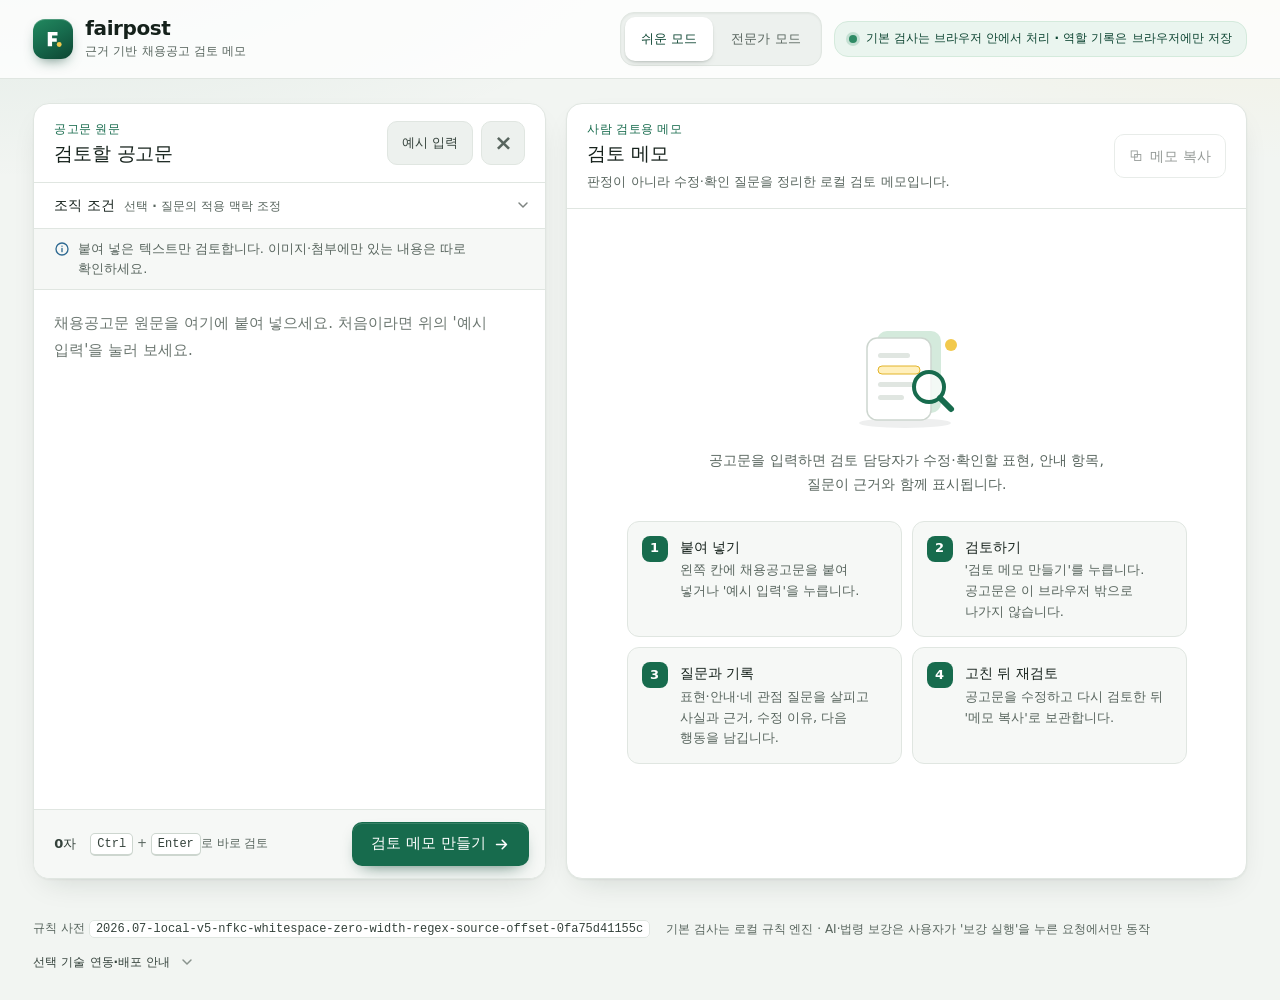
==== commit b7dfda24: "Merge pull request #5 from koul777/agent/review-comparison 공고 수정 전후 비교와 사람 검토 착수 자료 추가" ====
(no text change in the page or its own stylesheets)
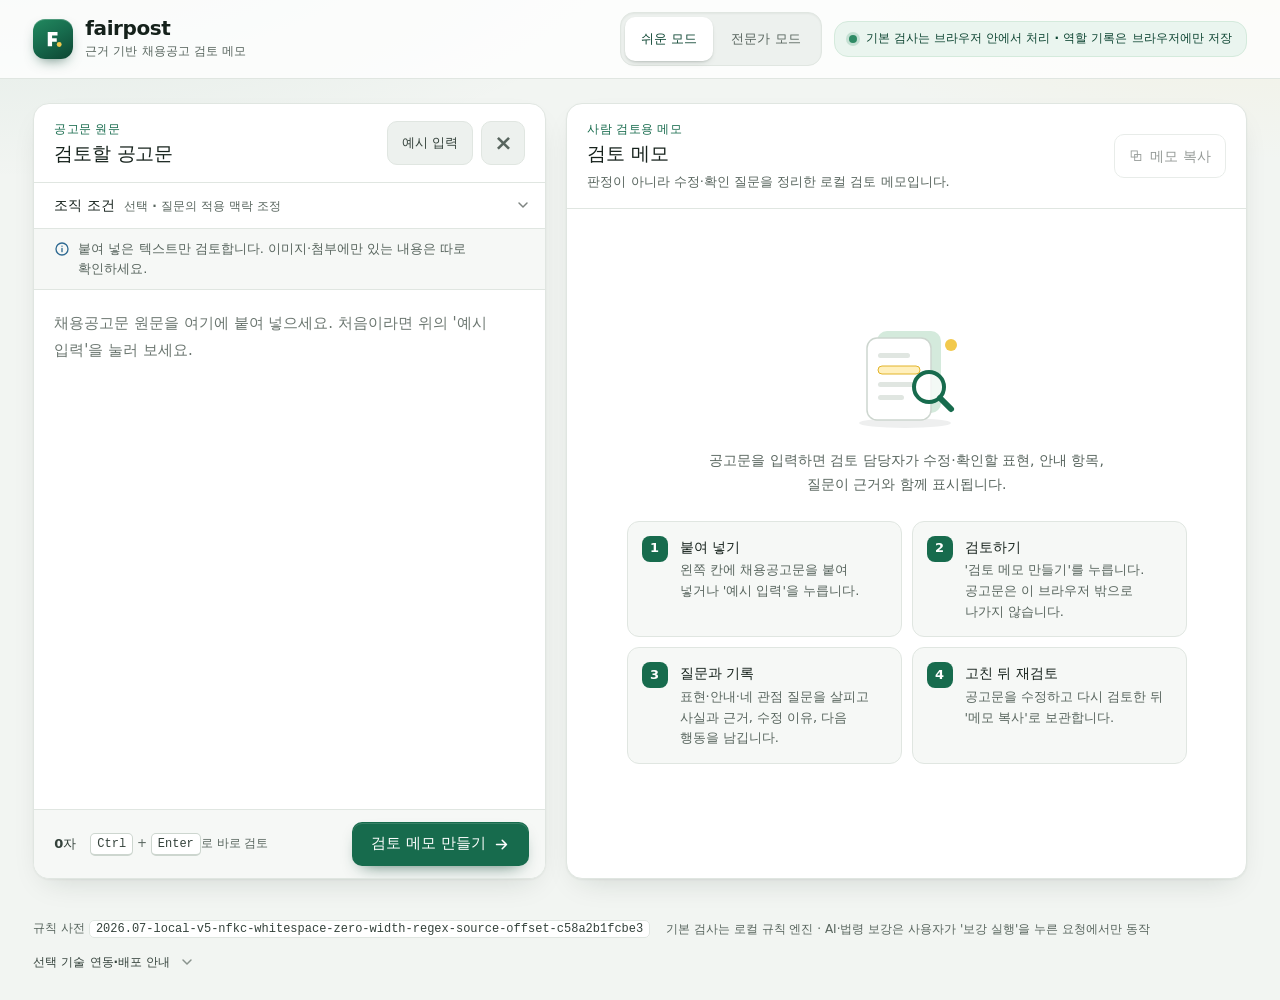
==== commit 29905174: "Merge pull request #8 from koul777/agent/2026-10-10-wave2 에이전트 팀 작업: 역할 참여 정렬·개선 도우미 접근성·예시 문장 검수·문서" ====
--- a/web/index.html
+++ b/web/index.html
@@ -226,6 +226,13 @@
             점수·등급·합격/불합격 또는 공정성 판정으로 해석하지 않고, 담당자가 원문과 근거를 확인해 수정 여부를 결정합니다.
           </div>
           <p id="placeholder-notice" class="placeholder-notice" role="note" hidden></p>
+          <nav id="result-jump" class="review-nav result-jump" aria-label="검토 결과 안에서 이동" hidden>
+            <a class="advanced-only" href="#findings-heading">표현 검토 후보</a>
+            <a class="advanced-only" href="#slots-heading">확인되지 않은 항목</a>
+            <a class="advanced-only" href="#questions-heading">공고별 질문</a>
+            <a class="advanced-only" href="#human-review-heading">검토 기록</a>
+            <a id="improvement-jump" href="#improvement-title" hidden>고친 내용 정리</a>
+          </nav>
 
           <nav id="review-nav" class="review-nav easy-only" aria-label="검토 항목으로 이동"></nav>
           <section id="easy-result" class="easy-result easy-only" aria-label="쉬운 모드 검토 결과"></section>
@@ -273,7 +280,7 @@
             <div class="assisted-review-heading-row">
               <div>
                 <p class="eyebrow">선택적 보강 검토</p>
-                <h3 id="assisted-review-heading">AI·현행 법령 검토 메모</h3>
+                <h3 id="assisted-review-heading" tabindex="-1">AI·현행 법령 검토 메모</h3>
               </div>
               <span id="assisted-review-result-status" class="assist-badge">대기</span>
             </div>
@@ -309,7 +316,7 @@
           </section>
           <section id="comparison-panel" class="comparison-panel" aria-labelledby="comparison-title" hidden>
             <div class="comparison-heading">
-              <h3 id="comparison-title">수정 전후 비교</h3>
+              <h3 id="comparison-title" tabindex="-1">수정 전후 비교</h3>
               <button id="comparison-reset" class="button button-quiet" type="button" disabled>현재 결과를 새 기준으로</button>
             </div>
             <p id="comparison-status" class="comparison-status" role="status" aria-live="polite" aria-atomic="true"></p>
@@ -318,7 +325,7 @@
           </section>
           <section id="improvement-panel" class="improvement-panel" aria-labelledby="improvement-title" hidden>
             <div class="comparison-heading">
-              <h3 id="improvement-title">공고문 고친 내용 정리</h3>
+              <h3 id="improvement-title" tabindex="-1">공고문 고친 내용 정리</h3>
               <button id="copy-posting-button" class="button button-secondary" type="button" disabled>고친 공고문 복사</button>
             </div>
             <p id="improvement-status" class="comparison-status"></p>
@@ -430,6 +437,7 @@
       </details>
     </footer>
 
+    <p id="review-live" class="visually-hidden" role="status" aria-live="polite" aria-atomic="true"></p>
     <div id="toast" class="toast" role="status" aria-live="polite"></div>
     <script src="data.js"></script>
     <script src="posting-templates.js"></script>
--- a/web/styles.css
+++ b/web/styles.css
@@ -172,6 +172,9 @@
 summary:focus-visible,
 pre:focus-visible,
 a:focus-visible,
+#comparison-title:focus-visible,
+#improvement-title:focus-visible,
+#assisted-review-heading:focus-visible,
 .question-item:focus-visible,
 #results-title:focus-visible {
   outline: 3px solid #1d5c80;
@@ -181,6 +184,18 @@
 /* The editor pane clips overflow, so draw the ring inside the textarea. */
 #posting-input:focus-visible {
   outline-offset: -3px;
+}
+
+/* Summaries sit flush against the clipping edge of their pane or card, where
+   an outside ring loses its left, right or bottom side; draw it inside. */
+summary:focus-visible {
+  outline-offset: -3px;
+}
+
+/* Keyboard focus scrolling keeps a focused control clear of the fixed toast
+   instead of leaving it underneath for the seconds the toast is shown. */
+html {
+  scroll-padding-bottom: 112px;
 }
 
 [aria-invalid="true"] {
@@ -3282,6 +3297,8 @@
   background: linear-gradient(180deg, var(--green-soft) 0%, var(--soft) 140px);
 }
 .improvement-panel .comparison-heading button { white-space: normal; text-align: left; }
+/* Shared jump bar above the results: expert sections and the change summary. */
+.result-jump { margin: 12px clamp(15px, 2vw, 24px) 0; }
 .improvement-groups { display: grid; gap: 8px; }
 .improvement-added { border-left-color: var(--green); }
 .improvement-removed { border-left-color: var(--line-3); }
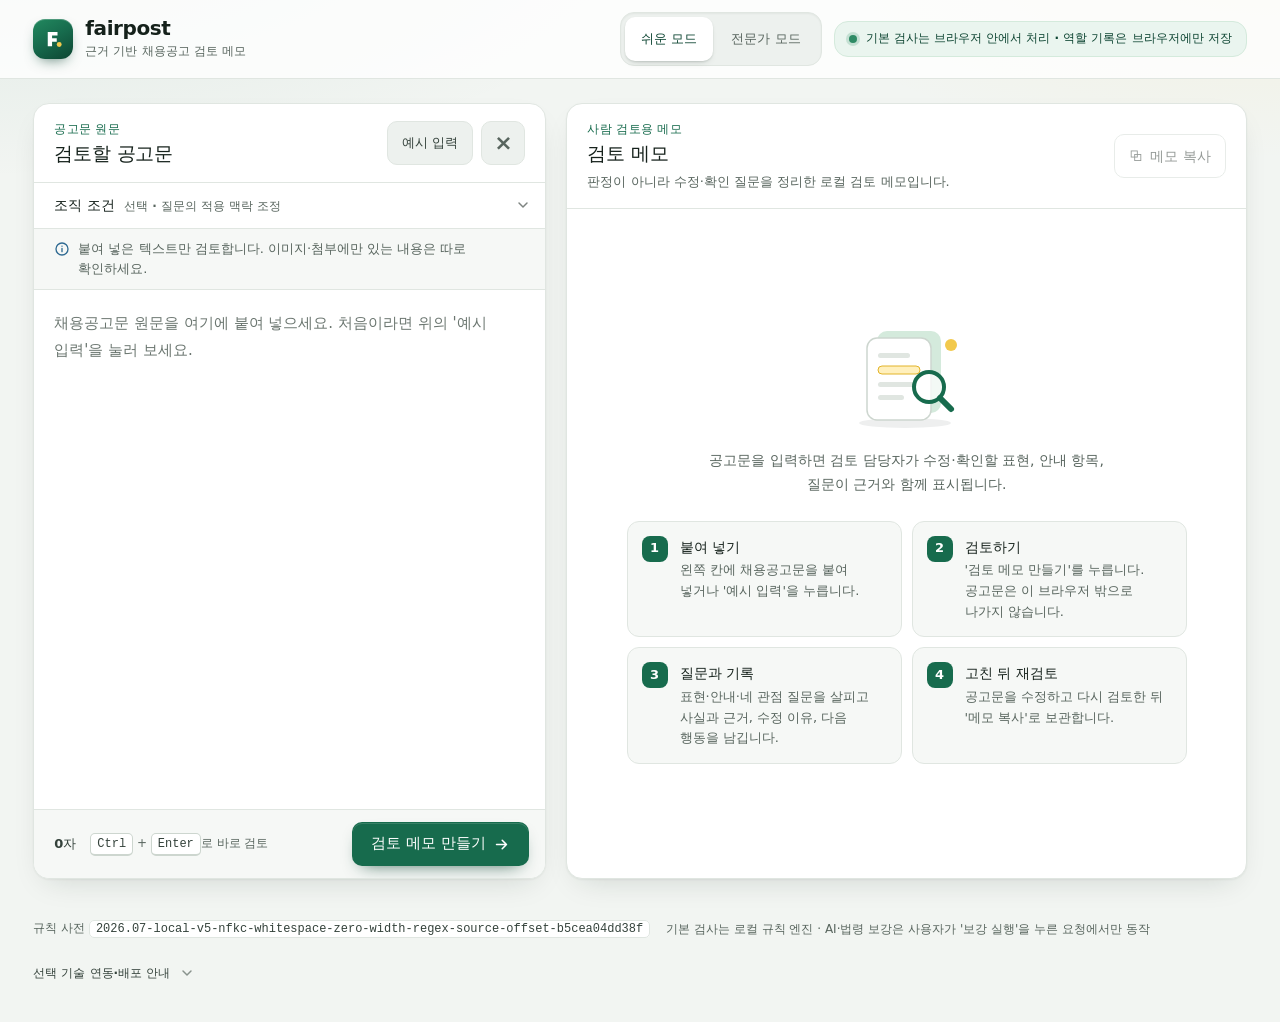
==== commit 7bc346ce: "fix(web): make discards recoverable, locks explained and failures visible Web UX follow-up from the " ====
--- a/web/index.html
+++ b/web/index.html
@@ -46,16 +46,35 @@
       </div>
     </header>
 
+    <div class="load-notices">
+      <noscript>
+        <p class="load-notice noscript-notice" role="alert">이 검토 도구는 JavaScript가 있어야 동작합니다. 브라우저에서 JavaScript를 켠 뒤 다시 열어 주세요. 켜지 않은 상태에서는 검토가 실행되지 않으며 입력한 내용도 전송되지 않습니다.</p>
+      </noscript>
+      <p id="boot-notice" class="load-notice boot-notice">검토 도구를 불러오는 중입니다. 몇 초가 지나도 이 안내가 계속 보이면 페이지를 새로 고쳐 주세요.</p>
+      <div id="load-error" class="load-notice load-error" role="alert" hidden>
+        <p id="load-error-text"></p>
+        <button id="load-error-reload" class="button button-secondary" type="button">새로 고침</button>
+      </div>
+    </div>
+
     <main id="workspace" class="workspace">
       <section id="book-entry" class="book-entry" aria-labelledby="book-entry-title" hidden>
         <p class="book-entry-kicker">책 독자용 바로 시작</p>
         <h2 id="book-entry-title">책 부록에서 오신 분께</h2>
-        <p>책 부록에서 ‘채용 공고문 공정성 검토 MCP’ 프로그램으로 소개한 도구입니다. MCP 연결이나 설치 없이 이 화면에서 바로 쓸 수 있습니다. 기본 검사는 이 브라우저 안에서만 실행되고 공고문을 서버로 보내지 않습니다. 점수나 판정 대신 다시 볼 표현, 공고에 더할 안내, 조직이 답할 질문을 보여 줍니다.</p>
-        <ol class="book-entry-steps" aria-label="책 독자 사용 순서">
-          <li><strong>공고 붙여 넣기</strong> 채용공고문을 붙여 넣거나 '예시 입력'을 누릅니다.</li>
-          <li><strong>검토 메모 만들기</strong> 다시 볼 표현, 공고에서 찾지 못한 안내, 조직이 답할 질문을 확인합니다.</li>
-          <li><strong>고쳐서 다시 검토</strong> 예시 문장과 줄 고쳐 쓰기로 공고를 직접 고친 뒤 '검토 메모 만들기'를 다시 누릅니다.</li>
-        </ol>
+        <p class="book-entry-lead">책 부록에서 소개한 검토 도구입니다. 공고문을 붙여 넣으면 다시 볼 표현과 공고에 더할 안내를 보여 줍니다.</p>
+        <div class="book-entry-actions">
+          <button id="book-entry-start" class="button button-primary" type="button">바로 입력하기</button>
+          <button id="book-entry-sample" class="button button-secondary" type="button">예시로 먼저 해보기</button>
+        </div>
+        <details id="book-entry-more" class="book-entry-more" open>
+          <summary>이 도구 소개와 사용 순서 3단계</summary>
+          <p>책 부록에서 ‘채용 공고문 공정성 검토 MCP’ 프로그램으로 소개한 도구입니다. MCP 연결이나 설치 없이 이 화면에서 바로 쓸 수 있습니다. 기본 검사는 이 브라우저 안에서만 실행되고 공고문을 서버로 보내지 않습니다. 점수나 판정 대신 다시 볼 표현, 공고에 더할 안내, 조직이 답할 질문을 보여 줍니다.</p>
+          <ol class="book-entry-steps" aria-label="책 독자 사용 순서">
+            <li><strong>공고 붙여 넣기</strong> 채용공고문을 붙여 넣거나 '예시 입력'을 누릅니다.</li>
+            <li><strong>검토 메모 만들기</strong> 다시 볼 표현, 공고에서 찾지 못한 안내, 조직이 답할 질문을 확인합니다.</li>
+            <li><strong>고쳐서 다시 검토</strong> 예시 문장과 줄 고쳐 쓰기로 공고를 직접 고친 뒤 '검토 메모 만들기'를 다시 누릅니다.</li>
+          </ol>
+        </details>
       </section>
       <section class="editor-pane" aria-labelledby="editor-title">
         <div class="pane-header">
@@ -119,9 +138,10 @@
           spellcheck="false"
           placeholder="채용공고문 원문을 여기에 붙여 넣으세요. 처음이라면 위의 '예시 입력'을 눌러 보세요."
           aria-label="채용공고문 원문"
-          aria-describedby="posting-scope-hint posting-input-error"
+          aria-describedby="posting-scope-hint posting-input-error posting-size-hint"
         ></textarea>
         <p id="posting-input-error" class="field-error" hidden></p>
+        <p id="posting-size-hint" class="input-scope-hint posting-size-hint" hidden></p>
         <div class="assisted-option advanced-only">
           <div class="assisted-option-row">
             <label class="assist-switch" for="assisted-review-toggle">
@@ -190,6 +210,10 @@
             메모 복사
           </button>
         </div>
+        <div id="stale-banner" class="stale-banner">
+          <p id="stale-banner-text" class="stale-banner-text" role="status"></p>
+          <button id="stale-recheck" class="button button-primary" type="button" hidden>다시 검토</button>
+        </div>
 
         <div id="empty-state" class="empty-state">
           <div class="empty-symbol" aria-hidden="true">
@@ -317,7 +341,7 @@
           <section id="comparison-panel" class="comparison-panel" aria-labelledby="comparison-title" hidden>
             <div class="comparison-heading">
               <h3 id="comparison-title" tabindex="-1">수정 전후 비교</h3>
-              <button id="comparison-reset" class="button button-quiet" type="button" disabled>현재 결과를 새 기준으로</button>
+              <button id="comparison-reset" class="button button-quiet" type="button" disabled>현재 결과를 새 비교 기준으로 삼기</button>
             </div>
             <p id="comparison-status" class="comparison-status" role="status" aria-live="polite" aria-atomic="true"></p>
             <div id="comparison-groups" class="comparison-groups"></div>
@@ -348,7 +372,7 @@
               <span id="role-review-status" class="assist-badge">준비 중</span>
             </div>
             <p id="role-review-notice" class="role-review-notice" role="status" aria-live="polite">
-              공고 fingerprint와 역할 이벤트만 이 브라우저에 저장합니다. 원문·지원자 정보는 역할 기록에 저장하지 않습니다.
+              공고문 요약값(해시)과 역할 기록만 이 브라우저에 저장합니다. 원문·지원자 정보는 역할 기록에 저장하지 않습니다.
             </p>
             <p class="role-review-boundary">
               역할 기록은 이 브라우저에서 입력한 <strong>자기 기록</strong>입니다. 본인 확인·위원회 승인·결재를 뜻하지 않습니다.
@@ -404,6 +428,7 @@
             <div class="role-review-actions">
               <button id="role-review-record" class="button button-secondary" type="button">이 역할의 검토 기록</button>
               <button id="role-review-clear" class="button button-quiet" type="button">이 공고의 역할 기록 삭제</button>
+              <button id="role-review-clear-all" class="button button-quiet" type="button">이 브라우저의 모든 역할 기록 삭제</button>
               <strong id="role-review-progress">자기 기록 역할 0/7 · 이벤트 0개</strong>
             </div>
             <p id="role-review-missing" class="role-review-missing" aria-live="polite"></p>
--- a/web/styles.css
+++ b/web/styles.css
@@ -909,7 +909,7 @@
 
 .assist-provider select {
   max-width: 160px;
-  min-height: 36px;
+  min-height: 44px;
   padding: 4px 30px 4px 10px;
   border: 1px solid var(--line-2);
   border-radius: 10px;
@@ -1266,7 +1266,7 @@
   flex: 0 0 auto;
   display: inline-flex;
   align-items: center;
-  min-height: 40px;
+  min-height: 44px;
   padding: 6px 15px;
   border: 1px solid var(--line-2);
   border-radius: var(--radius-pill);
@@ -1774,6 +1774,9 @@
 }
 
 .slot-question-detail > summary {
+  display: flex;
+  align-items: center;
+  min-height: 44px;
   padding: 10px 0;
   color: #675728;
   font-size: 13px;
@@ -2674,8 +2677,9 @@
 }
 
 .integration-details > summary {
-  display: inline-block;
-  min-height: 0;
+  display: inline-flex;
+  align-items: center;
+  min-height: 44px;
   padding: 2px 30px 2px 0;
   color: var(--ink-2);
   font-size: 12px;
@@ -2693,12 +2697,18 @@
   line-height: 1.65;
 }
 
+/* left/right pin the toast to the viewport edges, so a fixed box never
+   shrinks to the half-width left over after left: 50%; max-content lets it
+   be as wide as its message up to the max-width, centred by the auto margins. */
 .toast {
   position: fixed;
-  left: 50%;
+  left: 16px;
+  right: 16px;
   bottom: 24px;
   z-index: 40;
+  width: max-content;
   max-width: min(460px, calc(100vw - 32px));
+  margin: 0 auto;
   padding: 12px 18px 12px 38px;
   border-radius: var(--radius);
   background: #15211b;
@@ -2709,7 +2719,7 @@
   box-shadow: var(--shadow-lg);
   opacity: 0;
   pointer-events: none;
-  transform: translate(-50%, 12px);
+  transform: translateY(12px);
   transition:
     opacity 200ms var(--ease),
     transform 200ms var(--ease);
@@ -2729,7 +2739,7 @@
 
 .toast.visible {
   opacity: 1;
-  transform: translate(-50%, 0);
+  transform: translateY(0);
 }
 
 @media (prefers-reduced-motion: reduce) {
@@ -3325,3 +3335,151 @@
   .template-actions .button { flex: 1 1 100%; }
   .improvement-panel { padding: 14px; }
 }
+
+/* Web UX follow-up: a page that did not start, the stale-result banner, undo
+   of a discarded posting, the phone-first book entry and a readable toast. */
+
+/* Notices above the workspace. They take no room unless they apply: the
+   loading notice is collapsed for its first 3 s, and app.js hides it as soon
+   as it starts, so a normal load never shows it. */
+.load-notices {
+  width: min(1560px, 100%);
+  margin: 0 auto;
+  padding: 0 var(--gutter);
+}
+.load-notice {
+  margin: 16px 0 0;
+  padding: 14px 18px;
+  border: 1px solid var(--amber-line);
+  border-radius: var(--radius);
+  background: var(--amber-soft);
+  color: var(--amber-ink);
+  font-size: 14px;
+  line-height: 1.7;
+}
+.load-error {
+  display: flex;
+  flex-wrap: wrap;
+  align-items: center;
+  gap: 10px 16px;
+  border-color: var(--red-line);
+  background: var(--red-soft);
+  color: var(--red-ink);
+}
+.load-error p { flex: 1 1 280px; margin: 0; }
+.boot-notice {
+  max-height: 0;
+  margin-top: 0;
+  padding-top: 0;
+  padding-bottom: 0;
+  border-width: 0;
+  opacity: 0;
+  overflow: hidden;
+  animation: boot-notice-reveal 0.01s linear 3s forwards;
+}
+@keyframes boot-notice-reveal {
+  to {
+    max-height: 240px;
+    margin-top: 16px;
+    padding-top: 14px;
+    padding-bottom: 14px;
+    border-width: 1px;
+    opacity: 1;
+  }
+}
+
+/* The status text is always in the page (an announcement needs a region that
+   already exists); it only gets its box while the result is stale. */
+.stale-banner:not(.is-stale) { display: block; }
+.stale-banner.is-stale {
+  margin: 12px var(--pane-pad);
+  padding: 12px 16px;
+  display: flex;
+  flex-wrap: wrap;
+  align-items: center;
+  gap: 10px 14px;
+  border: 1px solid var(--amber-line);
+  border-radius: var(--radius);
+  background: var(--amber-soft);
+  color: var(--amber-ink);
+}
+.stale-banner-text {
+  flex: 1 1 260px;
+  margin: 0;
+  font-size: 14px;
+  font-weight: 600;
+  line-height: 1.6;
+}
+.rewrite-stale-note {
+  margin: 0;
+  padding: 8px 10px;
+  border-radius: var(--radius-sm);
+  background: var(--amber-soft);
+  color: var(--amber-ink);
+  font-size: 13px;
+  line-height: 1.6;
+}
+.rewrite-content textarea[readonly] { background: var(--soft-2); color: var(--muted); }
+.button[aria-disabled="true"] { box-shadow: none; }
+
+.posting-size-hint {
+  border-top: 1px solid var(--amber-line);
+  background: var(--amber-soft);
+  color: var(--amber-ink);
+}
+.posting-size-hint::before { background: var(--amber); }
+
+/* The line of the posting a finding sits in, shown inside its card. */
+.easy-context {
+  margin: 0 0 10px;
+  padding: 10px 12px;
+  border-left: 3px solid var(--mark-line);
+  border-radius: 0 var(--radius-sm) var(--radius-sm) 0;
+  background: var(--soft);
+  color: var(--ink);
+  font-size: 14px;
+  line-height: 1.75;
+  white-space: pre-wrap;
+  overflow-wrap: anywhere;
+}
+.easy-context-label {
+  display: block;
+  margin-bottom: 2px;
+  color: var(--muted);
+  font-size: 12px;
+  font-weight: 700;
+}
+.easy-context-line { display: block; }
+.previous-record-count { margin: 0 0 10px; color: var(--muted); font-size: 13px; line-height: 1.6; }
+
+/* Book entry: the two ways to begin sit above the folded introduction. */
+.book-entry .book-entry-lead { margin-bottom: 12px; }
+.book-entry-actions { display: flex; flex-wrap: wrap; gap: 10px; margin: 0 0 12px; }
+.book-entry-actions .button { flex: 0 1 auto; min-width: 170px; }
+/* Wide screens show the full introduction below, so the short lead is redundant. */
+@media (min-width: 601px) {
+  .book-entry:has(.book-entry-more[open]) .book-entry-lead { display: none; }
+}
+.book-entry-more { margin: 0; }
+.book-entry-more > summary {
+  display: flex;
+  align-items: center;
+  min-height: 44px;
+  color: var(--green-ink);
+  font-size: 14px;
+  font-weight: 700;
+}
+.book-entry-more[open] > summary { margin-bottom: 6px; }
+.book-entry.is-compact { padding-top: 12px; padding-bottom: 8px; }
+.book-entry.is-compact .book-entry-lead,
+.book-entry.is-compact .book-entry-actions { display: none; }
+
+@media (max-width: 600px) {
+  .book-entry-kicker { margin-bottom: 4px; }
+  .book-entry h2 { margin-bottom: 4px; }
+  .book-entry .book-entry-lead { font-size: 14px; line-height: 1.65; }
+  .book-entry-actions .button { flex: 1 1 140px; min-width: 0; }
+  .stale-banner.is-stale { padding: 12px; }
+  .stale-banner.is-stale .button { flex: 1 1 100%; }
+  .load-error .button { flex: 1 1 100%; }
+}
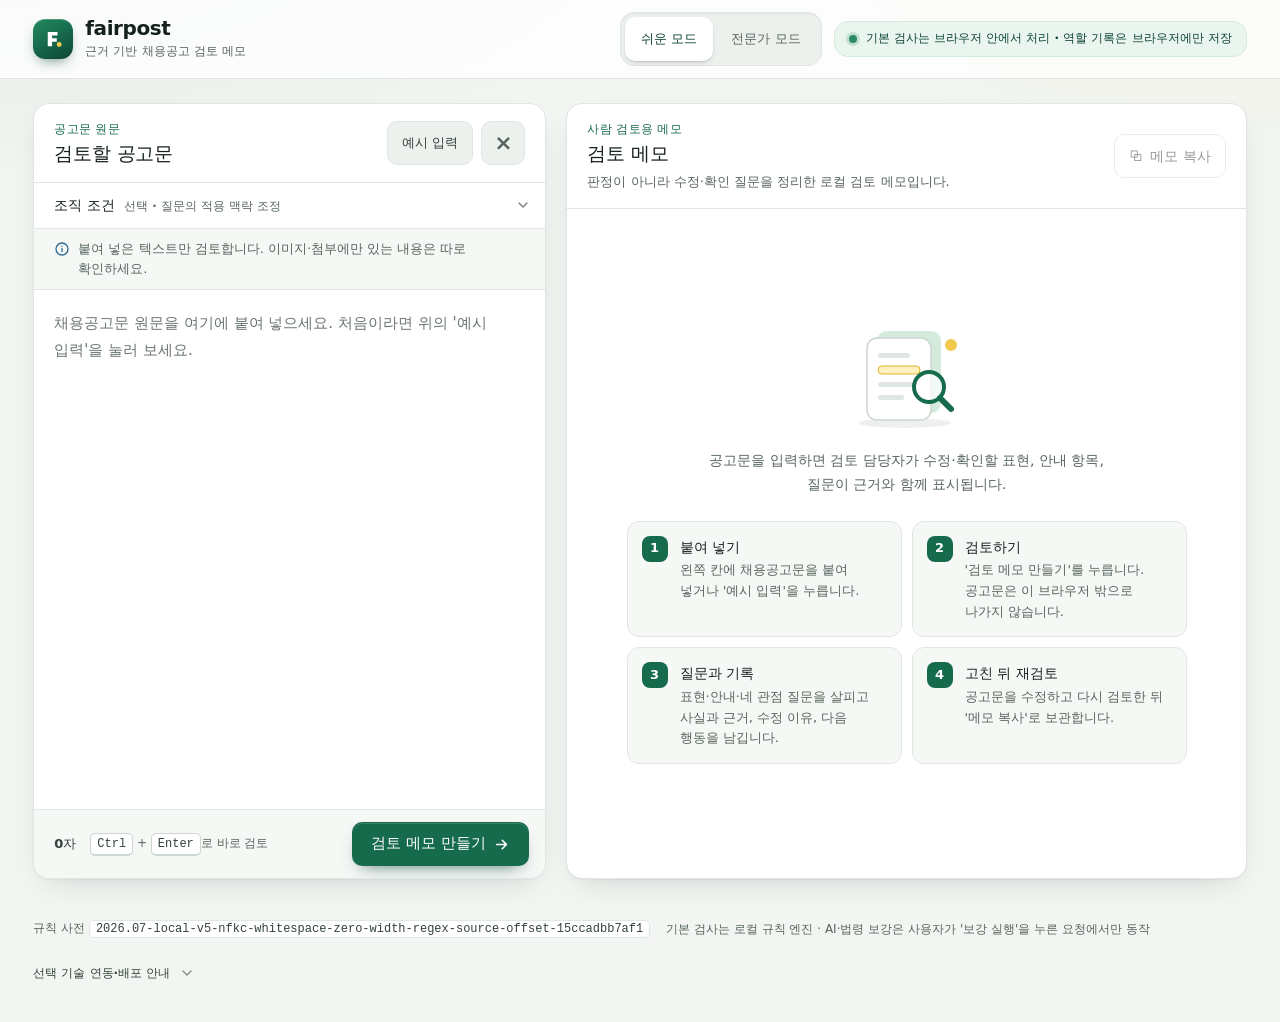
==== commit 16f0310f: "fix(web): block role records for stale posting results" ====
--- a/web/index.html
+++ b/web/index.html
@@ -426,7 +426,7 @@
             <input id="role-review-evidence" type="text" maxlength="1024" aria-describedby="role-review-evidence-error" placeholder="예: Q-DIST-002, ncs-process">
             <p id="role-review-evidence-error" class="field-error" hidden></p>
             <div class="role-review-actions">
-              <button id="role-review-record" class="button button-secondary" type="button">이 역할의 검토 기록</button>
+              <button id="role-review-record" class="button button-secondary" type="button" disabled>이 역할의 검토 기록</button>
               <button id="role-review-clear" class="button button-quiet" type="button">이 공고의 역할 기록 삭제</button>
               <button id="role-review-clear-all" class="button button-quiet" type="button">이 브라우저의 모든 역할 기록 삭제</button>
               <strong id="role-review-progress">자기 기록 역할 0/7 · 이벤트 0개</strong>
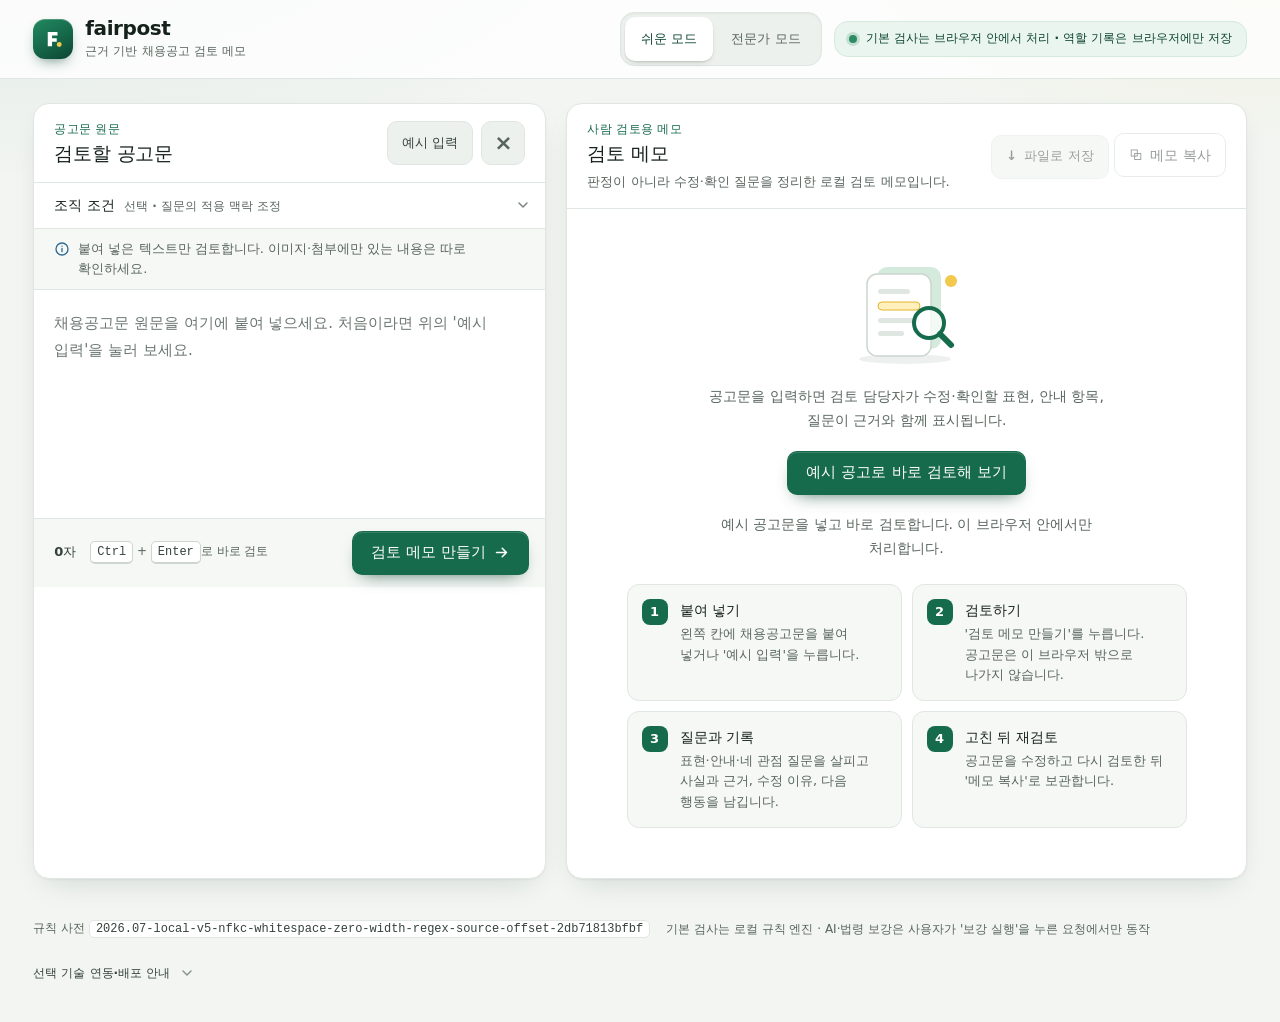
==== commit 194c2887: "feat(web): 편집기 표현 표시·차례 이동·연결 질문·메모 파일 저장 추가 (진행 중) Co-Authored-By: Claude Opus 5.5 <noreply@anthrop" ====
--- a/web/index.html
+++ b/web/index.html
@@ -7,8 +7,9 @@
       http-equiv="Content-Security-Policy"
       content="default-src 'self'; connect-src 'self'; img-src 'self' data:; style-src 'self'; script-src 'self'; object-src 'none'; base-uri 'none'; form-action 'none'"
     >
-    <meta name="color-scheme" content="light">
-    <meta name="theme-color" content="#f2f5f2">
+    <meta name="color-scheme" content="light dark">
+    <meta name="theme-color" content="#f2f5f2" media="(prefers-color-scheme: light)">
+    <meta name="theme-color" content="#0e1613" media="(prefers-color-scheme: dark)">
     <title>fairpost | 채용공고 검토 메모</title>
     <link rel="icon" href="/favicon.svg" type="image/svg+xml">
     <link rel="stylesheet" href="styles.css">
@@ -133,13 +134,16 @@
         </div>
         </details>
         <p id="posting-scope-hint" class="input-scope-hint">붙여 넣은 텍스트만 검토합니다. 이미지·첨부에만 있는 내용은 따로 확인하세요.</p>
-        <textarea
-          id="posting-input"
-          spellcheck="false"
-          placeholder="채용공고문 원문을 여기에 붙여 넣으세요. 처음이라면 위의 '예시 입력'을 눌러 보세요."
-          aria-label="채용공고문 원문"
-          aria-describedby="posting-scope-hint posting-input-error posting-size-hint"
-        ></textarea>
+        <div class="posting-field">
+          <div id="posting-highlights" class="posting-highlights" aria-hidden="true" hidden></div>
+          <textarea
+            id="posting-input"
+            spellcheck="false"
+            placeholder="채용공고문 원문을 여기에 붙여 넣으세요. 처음이라면 위의 '예시 입력'을 눌러 보세요."
+            aria-label="채용공고문 원문"
+            aria-describedby="posting-scope-hint posting-input-error posting-size-hint"
+          ></textarea>
+        </div>
         <p id="posting-input-error" class="field-error" hidden></p>
         <p id="posting-size-hint" class="input-scope-hint posting-size-hint" hidden></p>
         <div class="assisted-option advanced-only">
@@ -192,6 +196,11 @@
             <span id="char-count">0자</span>
             <span class="shortcut-hint"><kbd>Ctrl</kbd> + <kbd>Enter</kbd>로 바로 검토</span>
           </div>
+          <div id="finding-stepper" class="finding-stepper" role="group" aria-label="표시된 표현 차례로 보기" hidden>
+            <button id="finding-prev" class="stepper-button" type="button"><span aria-hidden="true">‹</span><span class="visually-hidden">이전 표현</span></button>
+            <span id="finding-step-label" class="finding-step-label" aria-live="polite">표현</span>
+            <button id="finding-next" class="stepper-button" type="button"><span aria-hidden="true">›</span><span class="visually-hidden">다음 표현</span></button>
+          </div>
           <button id="check-button" class="button button-primary" type="button">
             검토 메모 만들기
           </button>
@@ -205,10 +214,16 @@
             <h2 id="results-title" tabindex="-1">검토 메모</h2>
             <p id="results-note" class="results-note">판정이 아니라 수정·확인 질문을 정리한 로컬 검토 메모입니다.</p>
           </div>
-          <button id="copy-button" class="button button-secondary" type="button" disabled>
-            <span aria-hidden="true">⧉</span>
-            메모 복사
-          </button>
+          <div class="toolbar-actions">
+            <button id="download-button" class="button button-quiet" type="button" disabled>
+              <span aria-hidden="true">↓</span>
+              파일로 저장
+            </button>
+            <button id="copy-button" class="button button-secondary" type="button" disabled>
+              <span aria-hidden="true">⧉</span>
+              메모 복사
+            </button>
+          </div>
         </div>
         <div id="stale-banner" class="stale-banner">
           <p id="stale-banner-text" class="stale-banner-text" role="status"></p>
@@ -231,6 +246,8 @@
             </svg>
           </div>
           <p>공고문을 입력하면 검토 담당자가 수정·확인할 표현, 안내 항목, 질문이 근거와 함께 표시됩니다.</p>
+          <button id="empty-sample" class="button button-primary empty-sample" type="button">예시 공고로 바로 검토해 보기</button>
+          <p class="empty-sample-note">예시 공고문을 넣고 바로 검토합니다. 이 브라우저 안에서만 처리합니다.</p>
           <ol class="easy-steps easy-only" aria-label="사용 순서">
             <li><strong>붙여 넣기</strong> 왼쪽 칸에 채용공고문을 붙여 넣거나 '예시 입력'을 누릅니다.</li>
             <li><strong>검토하기</strong> '검토 메모 만들기'를 누릅니다. 공고문은 이 브라우저 밖으로 나가지 않습니다.</li>
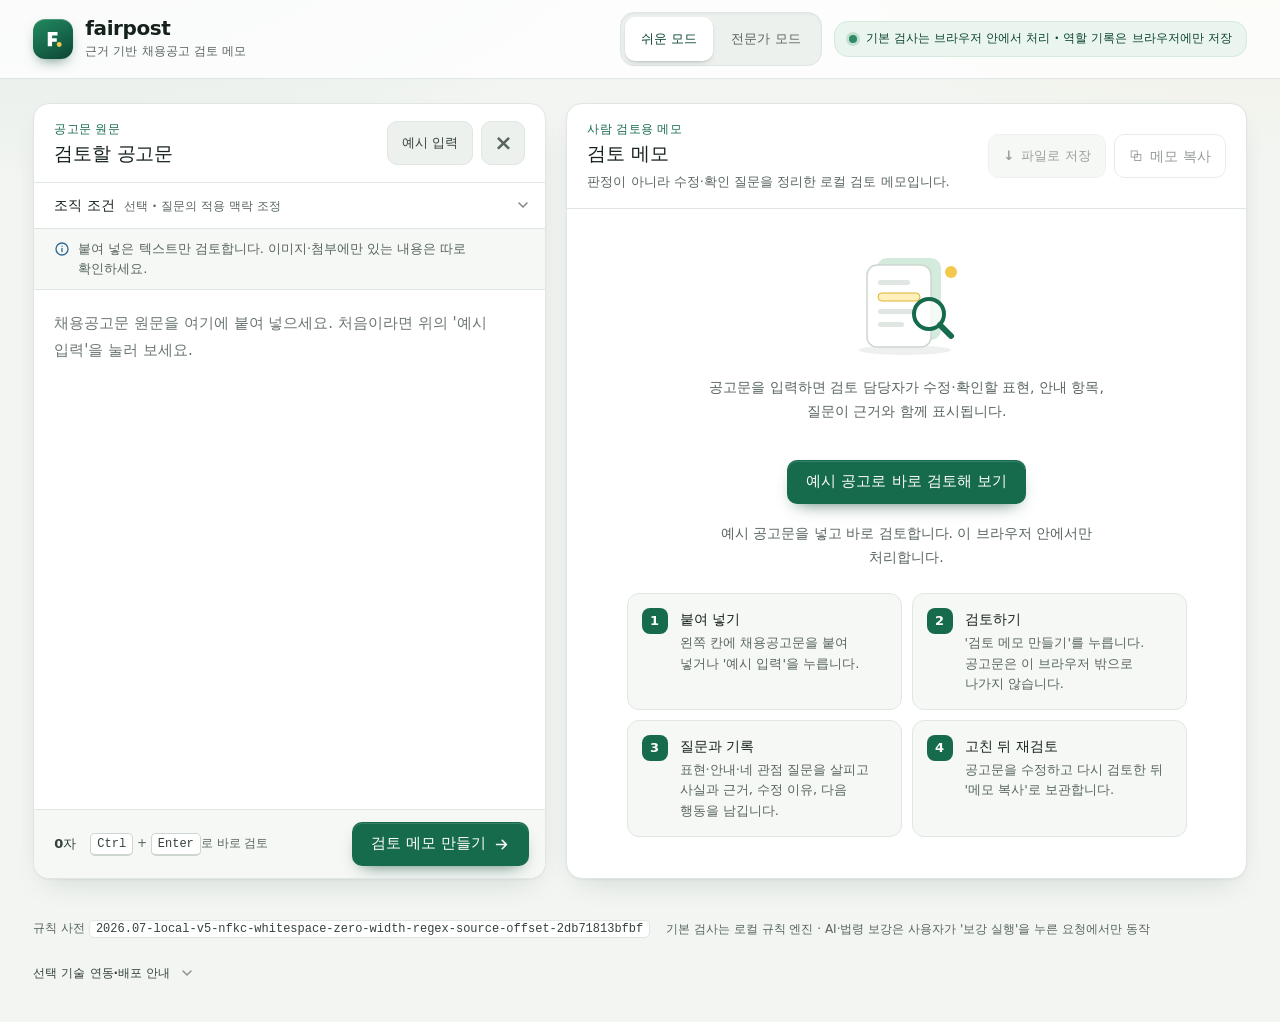
==== commit fc575e64: "feat(web): 다크 모드·차분한 작업량 표시·도착 애니메이션·인쇄 스타일과 편집기 표시 스타일 - 편집기 표시: 노란 번호 배지, 선택한 표현 강조, 카드와 표시 연결 강조 " ====
--- a/web/index.html
+++ b/web/index.html
@@ -259,7 +259,7 @@
         <div id="result-content" class="result-content" hidden>
           <details class="review-scope">
             <summary>검토 범위·법령 기준 보기</summary>
-            <aside class="disclaimer" id="disclaimer"></aside>
+            <div class="disclaimer" id="disclaimer" role="note"></div>
           </details>
 
           <div class="review-boundary" role="note">
--- a/web/styles.css
+++ b/web/styles.css
@@ -3483,3 +3483,602 @@
   .stale-banner.is-stale .button { flex: 1 1 100%; }
   .load-error .button { flex: 1 1 100%; }
 }
+
+/* Web UX 2026-10-18: marks in the editor, stepping through findings, questions
+   linked from each card, the section being read, calmer work counts, dark
+   mode, arrival motion and print. Text sizes here stay at 12px or larger. */
+
+/* Editor: the marks sit in a layer behind a transparent field, so the text the
+   reader types is the textarea's own text and the marks only colour behind it. */
+.posting-field {
+  position: relative;
+  flex: 1 1 auto;
+  min-height: 0;
+  display: flex;
+  flex-direction: column;
+  background: var(--panel);
+}
+
+.posting-field #posting-input {
+  position: relative;
+  z-index: 1;
+  background: transparent;
+}
+
+.posting-highlights {
+  position: absolute;
+  z-index: 0;
+  left: 0;
+  top: 0;
+  overflow: hidden;
+  pointer-events: none;
+  color: transparent;
+  white-space: pre-wrap;
+  overflow-wrap: break-word;
+  word-break: keep-all;
+}
+
+.posting-mark {
+  position: relative;
+  border-radius: 5px;
+  background: var(--mark);
+  box-shadow: inset 0 -2px 0 var(--mark-line);
+  color: transparent;
+  transition: background-color 160ms ease, box-shadow 160ms ease;
+}
+
+/* Card number above the start of each mark; the field's text stays on top. */
+/* Card number above the start of each mark. It is yellow with a dark digit so
+   the field's own text, drawn on top, stays readable where the two meet. */
+.posting-mark::before {
+  content: attr(data-n);
+  position: absolute;
+  top: -12px;
+  left: -8px;
+  min-width: 17px;
+  height: 17px;
+  padding: 0 4px;
+  border: 1px solid rgba(61, 50, 20, 0.35);
+  border-radius: 9px;
+  background: var(--yellow);
+  color: #2b2410;
+  font-family: var(--font-mono);
+  font-size: 12px;
+  font-weight: 800;
+  line-height: 15px;
+  text-align: center;
+}
+
+.posting-mark.is-active {
+  background: var(--yellow);
+  box-shadow: 0 0 0 3px rgba(242, 201, 76, 0.45);
+}
+
+.posting-mark.is-active::before {
+  border-color: var(--green-dark);
+  background: var(--green);
+  color: #ffffff;
+}
+
+/* Footer: char count, the finding stepper and the check button share a row. */
+.editor-footer {
+  flex-wrap: wrap;
+}
+
+.finding-stepper {
+  display: inline-flex;
+  align-items: center;
+  gap: 2px;
+  margin-left: auto;
+  padding: 2px;
+  border: 1px solid var(--line-2);
+  border-radius: var(--radius-pill);
+  background: var(--panel);
+  box-shadow: var(--shadow-xs);
+}
+
+.stepper-button {
+  width: 44px;
+  height: 44px;
+  display: grid;
+  place-items: center;
+  border: 0;
+  border-radius: 50%;
+  background: transparent;
+  color: var(--ink);
+  font-size: 22px;
+  font-weight: 700;
+  line-height: 1;
+  transition: background-color 150ms ease;
+}
+
+.stepper-button:hover {
+  background: var(--soft-2);
+}
+
+.stepper-button[aria-disabled="true"] {
+  opacity: 0.45;
+  cursor: not-allowed;
+}
+
+.finding-step-label {
+  min-width: 78px;
+  color: var(--ink-2);
+  font-size: 13px;
+  font-weight: 800;
+  text-align: center;
+  font-variant-numeric: tabular-nums;
+}
+
+/* Results toolbar: save and copy side by side. */
+.toolbar-actions {
+  display: flex;
+  flex-wrap: wrap;
+  justify-content: flex-end;
+  gap: 8px;
+}
+
+/* Empty state: one obvious way to see the tool working. */
+.empty-sample {
+  margin-top: 18px;
+}
+
+.empty-sample-note {
+  margin: 8px 0 0;
+  color: var(--muted);
+  font-size: 12px;
+}
+
+/* A card and its mark point at each other. */
+.easy-finding,
+.finding-item,
+.question-item {
+  transition:
+    border-color 180ms ease,
+    box-shadow 180ms ease;
+}
+
+.easy-finding.is-linked,
+.finding-item.is-linked {
+  border-color: var(--mark-line);
+  box-shadow: 0 0 0 3px rgba(242, 201, 76, 0.32), var(--shadow-sm);
+}
+
+@media (prefers-reduced-motion: no-preference) {
+  .is-flash {
+    animation: fairpost-flash 1.4s var(--ease) 1;
+  }
+}
+
+@keyframes fairpost-flash {
+  0% { box-shadow: 0 0 0 0 rgba(242, 201, 76, 0); }
+  18% { box-shadow: 0 0 0 7px rgba(242, 201, 76, 0.55); }
+  100% { box-shadow: 0 0 0 0 rgba(242, 201, 76, 0); }
+}
+
+/* Questions linked to a finding, inside its card (easy) or as chips (expert). */
+.linked-questions {
+  margin-top: 12px;
+  border: 1px solid var(--line);
+  border-radius: var(--radius-sm);
+  background: var(--soft);
+}
+
+.linked-questions > summary {
+  min-height: 44px;
+  padding: 11px 42px 11px 14px;
+  color: var(--ink-2);
+  font-size: 13px;
+  font-weight: 800;
+  line-height: 1.5;
+}
+
+.linked-questions ul {
+  margin: 0;
+  padding: 0 10px 10px;
+  display: grid;
+  gap: 6px;
+  list-style: none;
+}
+
+.linked-question {
+  width: 100%;
+  min-height: 44px;
+  padding: 10px 12px;
+  border: 1px solid var(--line);
+  border-radius: var(--radius-sm);
+  background: var(--panel);
+  color: var(--ink);
+  font-size: 13px;
+  line-height: 1.55;
+  text-align: left;
+  transition: border-color 150ms ease, background-color 150ms ease;
+}
+
+.linked-question::after {
+  content: " →";
+  color: var(--green);
+  font-weight: 800;
+}
+
+.linked-question:hover {
+  border-color: var(--green-line);
+  background: var(--green-soft);
+}
+
+.linked-row {
+  margin: 10px 0 0;
+  display: flex;
+  align-items: center;
+  flex-wrap: wrap;
+  gap: 6px;
+  color: var(--muted);
+  font-size: 12px;
+  font-weight: 700;
+}
+
+.linked-chip {
+  min-height: 32px;
+  padding: 4px 11px;
+  border: 1px solid var(--line-2);
+  border-radius: var(--radius-pill);
+  background: var(--panel);
+  color: var(--ink-2);
+  font-family: var(--font-mono);
+  font-size: 12px;
+  font-weight: 700;
+}
+
+.linked-chip:hover {
+  border-color: var(--green-line);
+  background: var(--green-soft);
+}
+
+.link-button {
+  margin-left: 6px;
+  padding: 4px 6px;
+  border: 0;
+  background: none;
+  color: var(--blue-ink);
+  font-size: 13px;
+  font-weight: 700;
+  text-decoration: underline;
+  text-underline-offset: 3px;
+}
+
+/* Section nav: the section being read. */
+.review-nav a[aria-current="location"] {
+  border-color: var(--ink);
+  background: var(--ink);
+  color: #ffffff;
+}
+
+/* Calmer work counts: the tiles are a to-do list, not a scoreboard. */
+.summary-strip div {
+  padding-left: 16px;
+  background: var(--soft);
+  box-shadow: none;
+}
+
+.summary-strip div::before {
+  display: none;
+}
+
+.summary-strip strong {
+  font-size: 24px;
+}
+
+/* One neutral card edge for every finding; the priority stays a text label. */
+.finding-item:has(.severity-high),
+.finding-item:has(.severity-medium),
+.finding-item:has(.severity-low) {
+  box-shadow: var(--shadow-xs);
+}
+
+/* Easy cards: a little tighter so more of the list fits on screen. */
+.easy-finding {
+  padding: 14px 16px;
+}
+
+.easy-finding-head {
+  margin-bottom: 8px;
+}
+
+.easy-finding-foot {
+  margin-top: 12px;
+  padding-top: 10px;
+}
+
+.easy-headline {
+  font-size: 17px;
+}
+
+/* Arrival: results rise in once per review; skipped with reduced motion. */
+@media (prefers-reduced-motion: no-preference) {
+  .easy-headline,
+  .easy-findings > li,
+  .item-list > article,
+  .slot-grid > div,
+  .easy-missing > li {
+    animation: fairpost-rise 420ms var(--ease) both;
+  }
+
+  .easy-findings > li:nth-child(2),
+  .item-list > article:nth-child(2),
+  .slot-grid > div:nth-child(2) { animation-delay: 40ms; }
+  .easy-findings > li:nth-child(3),
+  .item-list > article:nth-child(3),
+  .slot-grid > div:nth-child(3) { animation-delay: 80ms; }
+  .easy-findings > li:nth-child(4),
+  .item-list > article:nth-child(4),
+  .slot-grid > div:nth-child(4) { animation-delay: 120ms; }
+  .easy-findings > li:nth-child(5),
+  .item-list > article:nth-child(5),
+  .slot-grid > div:nth-child(5) { animation-delay: 160ms; }
+  .easy-findings > li:nth-child(n + 6),
+  .item-list > article:nth-child(n + 6),
+  .slot-grid > div:nth-child(n + 6) { animation-delay: 200ms; }
+
+  .posting-highlights:not([hidden]) .posting-mark {
+    animation: fairpost-mark 520ms var(--ease) both;
+  }
+}
+
+@keyframes fairpost-rise {
+  from { opacity: 0; transform: translateY(10px); }
+  to { opacity: 1; transform: none; }
+}
+
+@keyframes fairpost-mark {
+  from { background-color: transparent; box-shadow: inset 0 0 0 var(--mark-line); }
+  to { background-color: var(--mark); box-shadow: inset 0 -2px 0 var(--mark-line); }
+}
+
+/* Dark mode follows the system setting (no stored toggle). */
+@media (prefers-color-scheme: dark) {
+  :root {
+    color-scheme: dark;
+    color: #e4ece7;
+    background: #0e1613;
+
+    --ink: #e8efe9;
+    --ink-2: #c9d5ce;
+    --muted: #9fb0a7;
+    --line: #26332d;
+    --line-2: #34443c;
+    --line-3: #4a5d53;
+    --bg: #0e1613;
+    --panel: #141e1a;
+    --soft: #18241f;
+    --soft-2: #1d2a24;
+
+    --green: #4cc690;
+    --green-dark: #3aa877;
+    --green-ink: #8fe0b8;
+    --green-soft: #15291f;
+    --green-soft-2: #1d3a2b;
+    --green-line: #2f5f47;
+    --mark: #4a3f12;
+    --mark-line: #c9a42c;
+    --mark-ink: #fbe7a4;
+
+    --amber: #e3a04a;
+    --amber-ink: #f3c98c;
+    --amber-soft: #2b2112;
+    --amber-line: #5d4520;
+    --red: #e07b70;
+    --red-ink: #f2aaa2;
+    --red-soft: #2e1916;
+    --red-line: #5c2d27;
+    --blue: #7db6dc;
+    --blue-ink: #a9d1ee;
+    --blue-soft: #14232e;
+    --blue-line: #284457;
+    --violet: #b5a0ee;
+    --violet-ink: #cfc2f7;
+    --violet-soft: #221d33;
+
+    --shadow-xs: 0 1px 2px rgba(0, 0, 0, 0.3);
+    --shadow-sm: 0 1px 2px rgba(0, 0, 0, 0.35), 0 3px 8px -4px rgba(0, 0, 0, 0.5);
+    --shadow: 0 1px 2px rgba(0, 0, 0, 0.35), 0 12px 32px -14px rgba(0, 0, 0, 0.7);
+    --shadow-lg: 0 22px 48px -18px rgba(0, 0, 0, 0.8);
+  }
+
+  body {
+    background:
+      radial-gradient(1100px 420px at 0% -8%, rgba(76, 198, 144, 0.08), transparent 62%),
+      radial-gradient(900px 380px at 100% -6%, rgba(242, 201, 76, 0.06), transparent 58%),
+      var(--bg);
+  }
+
+  button:focus-visible,
+  select:focus-visible,
+  input:focus-visible,
+  textarea:focus-visible,
+  summary:focus-visible,
+  pre:focus-visible,
+  a:focus-visible,
+  #comparison-title:focus-visible,
+  #improvement-title:focus-visible,
+  #assisted-review-heading:focus-visible,
+  .question-item:focus-visible,
+  #results-title:focus-visible {
+    outline-color: #8cc8f0;
+  }
+
+  .app-header,
+  .review-nav {
+    background: rgba(20, 30, 26, 0.88);
+  }
+
+  @supports ((-webkit-backdrop-filter: blur(8px)) or (backdrop-filter: blur(8px))) {
+    .review-nav {
+      background: rgba(20, 30, 26, 0.78);
+    }
+  }
+
+  .book-entry-steps li {
+    background: rgba(20, 30, 26, 0.82);
+  }
+
+  .ill-lens {
+    fill: rgba(20, 30, 26, 0.72);
+  }
+
+  #posting-input::placeholder {
+    color: #7f9086;
+  }
+
+  .assisted-option,
+  .easy-headline,
+  .book-entry {
+    background: var(--soft);
+  }
+
+  .easy-missing li,
+  .template-text {
+    background: var(--soft);
+  }
+
+  .severity-medium {
+    background: var(--amber-soft);
+    color: var(--amber-ink);
+  }
+
+  .assist-badge.active,
+  .disclaimer,
+  .review-boundary,
+  .id-tag,
+  .dimension-tag,
+  .scope-tag,
+  .link-tag,
+  .severity-tag,
+  .organization-context,
+  .organization-context strong,
+  .applicability-tag,
+  .slot-question-detail > summary,
+  .common-checklist > summary,
+  .common-checklist > summary small,
+  .easy-fix,
+  .record-status,
+  .role-review-boundary,
+  .role-review-actions strong,
+  .role-review-events li,
+  .role-review-events li strong,
+  .role-review-events li small,
+  .role-review-system-event,
+  .assisted-review-notice,
+  .book-entry,
+  .book-entry-steps li,
+  .placeholder-found-hint,
+  .easy-slot-follow-up,
+  .template-condition {
+    color: var(--ink-2);
+  }
+
+  .severity-high {
+    color: var(--red-ink);
+  }
+
+  .role-review-boundary {
+    border-left-color: var(--blue-line);
+    background: var(--blue-soft);
+  }
+
+  .role-review-help {
+    color: var(--amber-ink);
+  }
+
+  .button-deploy,
+  .button-deploy:hover {
+    border-color: var(--green);
+    background: var(--green);
+    color: #0e1613;
+  }
+
+  .button-quiet:hover:not(:disabled):not([aria-disabled="true"]) {
+    background: var(--soft-2);
+  }
+
+  .toast {
+    background: #e8efe9;
+    color: #0e1613;
+  }
+
+  .easy-number {
+    background: #e8efe9;
+    color: #0e1613;
+  }
+
+  .posting-mark.is-active::before {
+    color: #0e1613;
+  }
+
+  .review-nav a[aria-current="location"] {
+    border-color: var(--green);
+    background: var(--green);
+    color: #0e1613;
+  }
+
+  .button-primary {
+    color: #0e1613;
+  }
+
+  select,
+  input,
+  textarea {
+    color: var(--ink);
+  }
+}
+
+/* Print: the memo, without the editor, navigation or controls. */
+@media print {
+  body {
+    background: #ffffff;
+  }
+
+  .app-header .header-actions,
+  .skip-link,
+  .load-notices,
+  .book-entry,
+  .editor-pane,
+  .review-nav,
+  .result-jump,
+  .toolbar-actions,
+  .stale-banner,
+  .app-footer,
+  .toast,
+  .role-review-disclosure,
+  .linked-questions,
+  .rewrite-detail,
+  .template-actions,
+  .easy-finding-foot .button {
+    display: none !important;
+  }
+
+  .workspace {
+    display: block;
+    padding: 0;
+  }
+
+  .results-pane {
+    border: 0;
+    box-shadow: none;
+    overflow: visible;
+  }
+
+  .easy-finding,
+  .finding-item,
+  .question-item {
+    break-inside: avoid;
+    box-shadow: none;
+  }
+
+  details > summary::after {
+    display: none;
+  }
+
+  * {
+    animation: none !important;
+  }
+}
